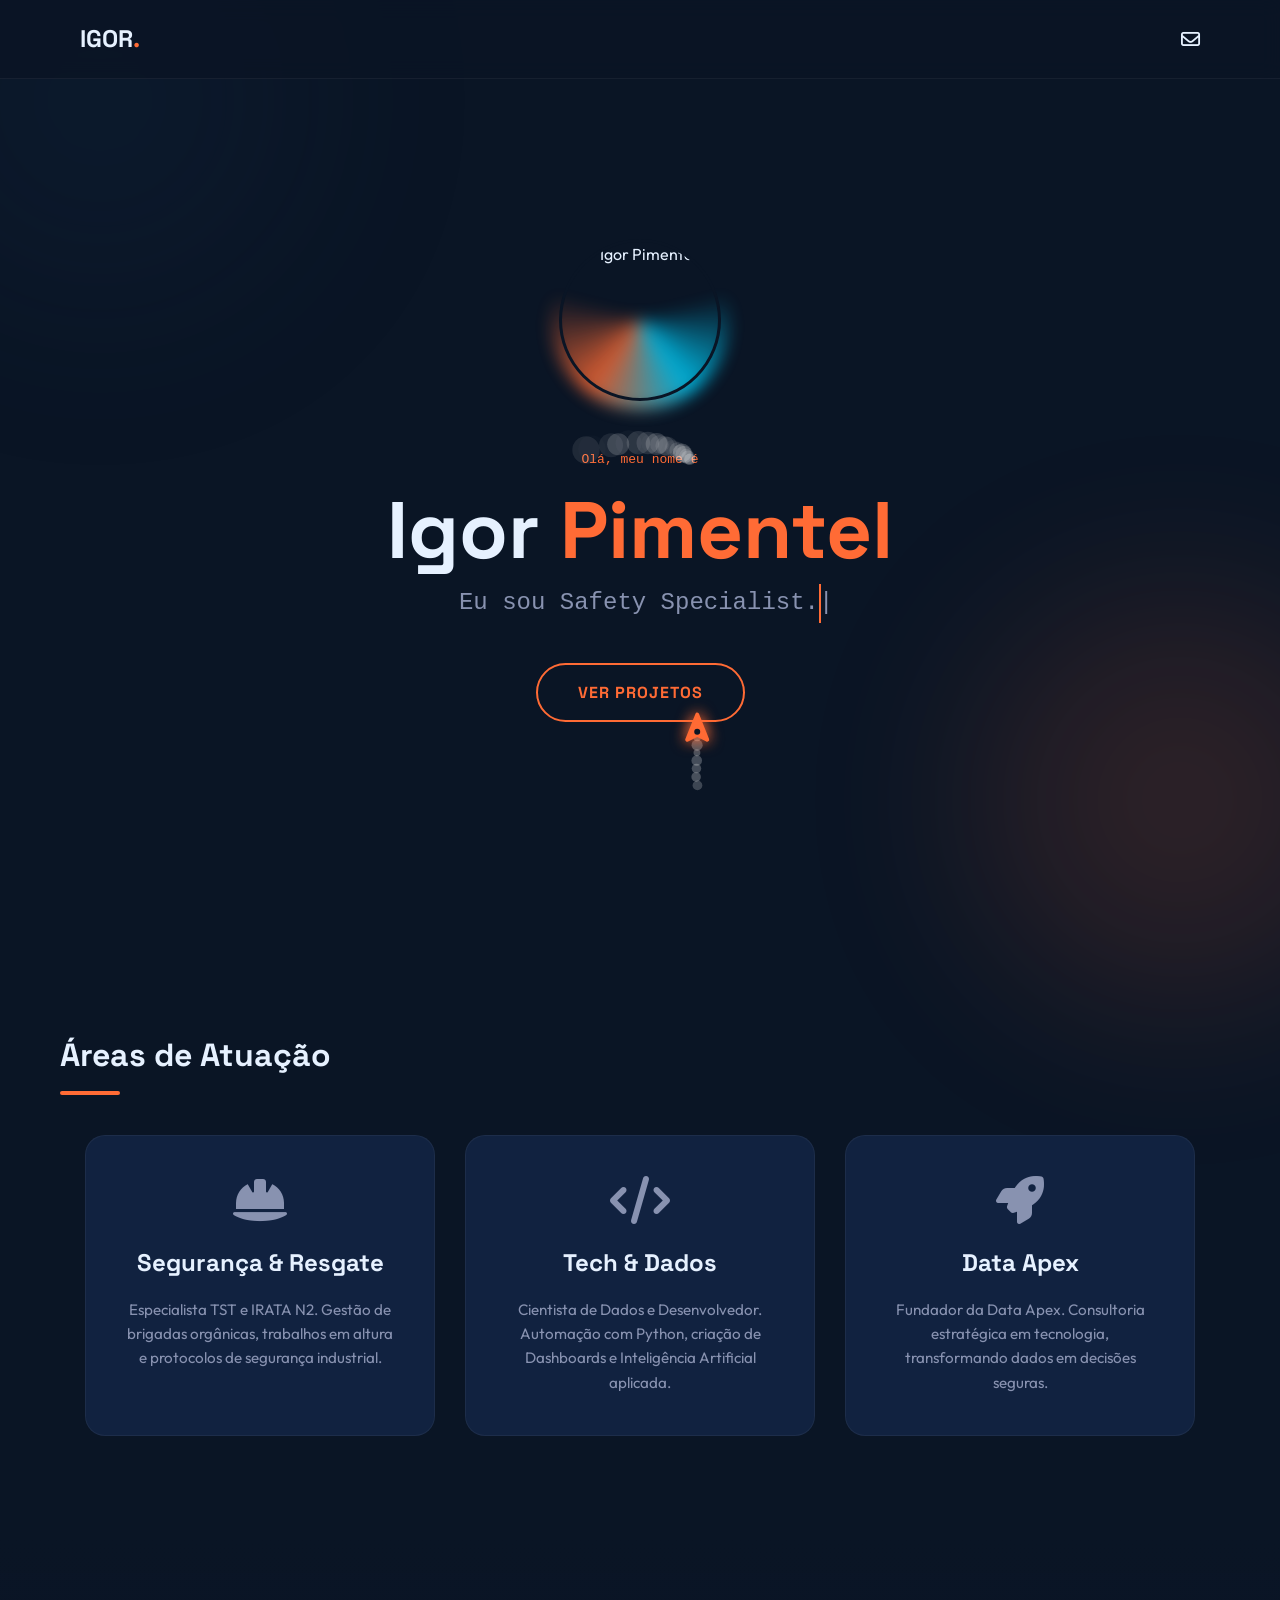
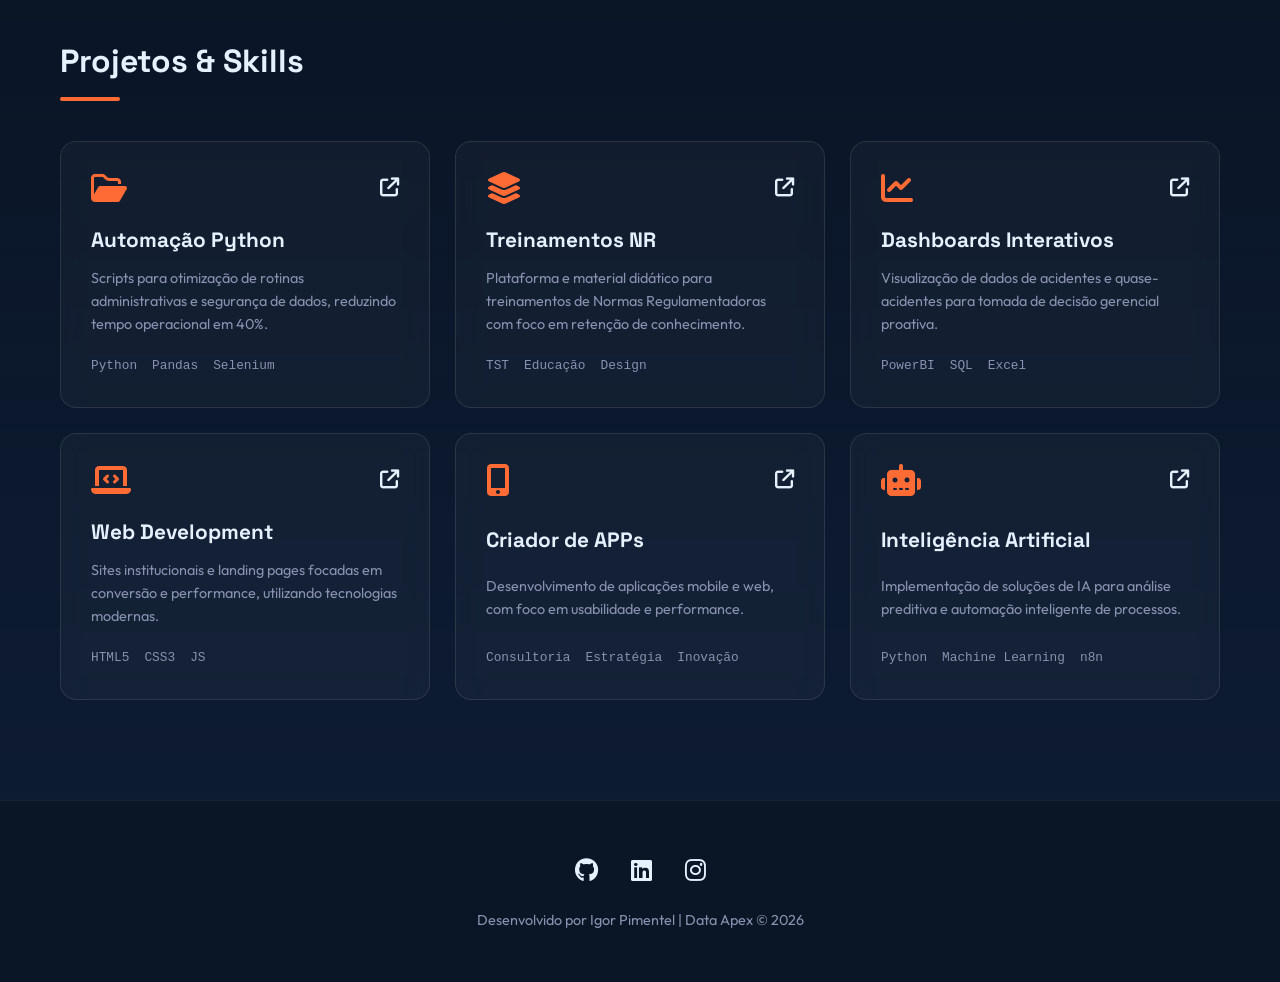
==== index.html @ db80916b "MARGENS VERTICAIS E LATERAIS" ====
<!DOCTYPE html>
<html lang="pt-br">
<head>
    <meta charset="UTF-8">
    <meta name="viewport" content="width=device-width, initial-scale=1.0">
    <title>Igor Pimentel | Portfólio</title>
    <link rel="preconnect" href="https://fonts.googleapis.com">
    <link rel="preconnect" href="https://fonts.gstatic.com" crossorigin>
    <link href="https://fonts.googleapis.com/css2?family=Outfit:wght@300;400;700&family=Space+Grotesk:wght@400;600;700&display=swap" rel="stylesheet">
    <link rel="stylesheet" href="https://cdnjs.cloudflare.com/ajax/libs/font-awesome/6.4.0/css/all.min.css">

    <style>
        /* =========================================
           VARIAVEIS E RESET (DESIGN SYSTEM)
           ========================================= */
        :root {
            --bg-dark: #0a1525; /* Azul Marinho Profundo */
            --bg-card: #112240; /* Azul Intermediário */
            --primary-blue: #1d3557; 
            --accent-orange: #ff6b35; /* Laranja Vibrante */
            --accent-glow: rgba(255, 107, 53, 0.4);
            --text-main: #e6f1ff;
            --text-secondary: #8892b0;
            --font-display: 'Space Grotesk', sans-serif;
            --font-body: 'Outfit', sans-serif;
            --transition: all 0.3s cubic-bezier(0.645, 0.045, 0.355, 1);
	    	--perfil-size: 180px; /* Tamanho da imagem */
            --glow-color: #ff6b35;
            --secondary-glow: #00d2ff; /* Tom azul para contraste moderno */
        }

		.profile-container {
            display: flex;
            justify-content: center;
            align-items: center;
            margin-bottom: 40px; /* Espaço antes do texto */
            position: relative;
            width: var(--perfil-size);
            height: var(--perfil-size);
            margin-left: auto;
            margin-right: auto;
        }

        /* A imagem redonda */
        .profile-img {
            width: 90%; /* Ligeiramente menor que o container para dar espaço à borda */
            height: 90%;
            border-radius: 50%;
            object-fit: cover;
            border: 3px solid var(--bg-dark);
            z-index: 2; /* Fica sobre a animação */
            position: relative;
        }

        /* O anel de animação moderno */
        .profile-ring {
            position: absolute;
            top: 0;
            left: 0;
            width: 100%;
            height: 100%;
            border-radius: 50%;
            z-index: 1;
            /* Gradiente cônico para efeito de rotação modern */
            background: conic-gradient(
                from 0deg,
                transparent 20%,
                var(--secondary-glow) 40%,
                var(--glow-color) 60%,
                transparent 80%
            );
            animation: rotate-ring 4s linear infinite;
            filter: blur(8px); /* Efeito de brilho suave */
            opacity: 0.8;
        }

        /* Animação de rotação */
        @keyframes rotate-ring {
            0% {
                transform: rotate(0deg);
            }
            100% {
                transform: rotate(360deg);
            }
        }

        * {
            margin: 0;
            padding: 0;
            box-sizing: border-box;
        }

        html {
            scroll-behavior: smooth;
        }

        body {
            background-color: var(--bg-dark);
            color: var(--text-main);
            font-family: var(--font-body);
            line-height: 1.6;
            overflow-x: hidden;
            position: relative;
        }

        /* Elementos de fundo decorativos (Parallax sutil) */
        body::before, body::after {
            content: '';
            position: fixed;
            width: 400px;
            height: 400px;
            border-radius: 50%;
            filter: blur(100px);
            z-index: -1;
            opacity: 0.15;
            animation: floatBackground 20s infinite alternate;
        }

        body::before {
            background: var(--primary-blue);
            top: -100px;
            left: -100px;
        }

        body::after {
            background: var(--accent-orange);
            bottom: -100px;
            right: -100px;
            animation-delay: -10s;
        }

        /* =========================================
           UTILITÁRIOS E ANIMAÇÕES
           ========================================= */
        .container {
            max-width: 1200px;
            margin: 0 auto;
            padding: 0 20px;
        }

        /* Classe para Scroll Reveal (JavaScript ativa isso) */
        .reveal {
            opacity: 0;
            transform: translateY(50px);
            transition: all 0.8s ease-out;
        }

        .reveal.active {
            opacity: 1;
            transform: translateY(0);
        }

        @keyframes floatBackground {
            0% { transform: translate(0, 0); }
            100% { transform: translate(50px, 50px); }
        }

        @keyframes pulse-orange {
            0% { box-shadow: 0 0 0 0 rgba(255, 107, 53, 0.7); }
            70% { box-shadow: 0 0 0 15px rgba(255, 107, 53, 0); }
            100% { box-shadow: 0 0 0 0 rgba(255, 107, 53, 0); }
        }

        /* =========================================
           NAVBAR
           ========================================= */
        nav {
            display: flex;
            justify-content: space-between;
            align-items: center;
            padding: 20px 0;
            position: fixed;
            width: 100%;
            top: 0;
            z-index: 100;
            backdrop-filter: blur(10px);
            background: rgba(10, 21, 37, 0.8);
            border-bottom: 1px solid rgba(255, 255, 255, 0.05);
        }

        .logo {
            font-family: var(--font-display);
            font-weight: 700;
            font-size: 1.5rem;
            color: var(--text-main);
            padding-left: 20px;
        }
        
        .logo span { color: var(--accent-orange); }

        /* =========================================
           HERO SECTION
           ========================================= */
        .hero {
            height: 100vh;
            display: flex;
            align-items: center;
            justify-content: center;
            text-align: center;
            position: relative;
			margin-top: 30px;
        }

        .hero-content h1 {
            font-family: var(--font-display);
            font-size: clamp(2.5rem, 8vw, 5rem);
            font-weight: 700;
            margin-bottom: 10px;
            line-height: 1.1;
        }

        .hero-content h1 .highlight {
            color: var(--accent-orange);
            display: inline-block;
            transition: var(--transition);
        }
        
        .hero-content h1:hover .highlight {
            text-shadow: 0 0 20px var(--accent-glow);
            transform: scale(1.02);
        }

        .typewriter {
            font-size: clamp(1rem, 4vw, 1.5rem);
            color: var(--text-secondary);
            margin-bottom: 40px;
            font-family: monospace;
            min-height: 1.6em; /* Evita pulo de layout */
        }

        .cursor {
            display: inline-block;
            width: 2px;
            background-color: var(--accent-orange);
            animation: blink 1s infinite;
        }

        @keyframes blink { 50% { opacity: 0; } }

        .cta-btn {
            display: inline-block;
            padding: 15px 40px;
            background: transparent;
            color: var(--accent-orange);
            border: 2px solid var(--accent-orange);
            border-radius: 50px;
            font-weight: 700;
            text-decoration: none;
            transition: var(--transition);
            font-family: var(--font-display);
            letter-spacing: 1px;
            position: relative;
            overflow: hidden;
            z-index: 1;
        }

        .cta-btn::before {
            content: '';
            position: absolute;
            top: 0; left: 0; bottom: 0; right: 0;
            background: var(--accent-orange);
            z-index: -1;
            transform: scaleX(0);
            transform-origin: left;
            transition: transform 0.3s ease-out;
        }

        .cta-btn:hover {
            color: #fff;
            box-shadow: 0 0 20px var(--accent-glow);
        }

        .cta-btn:hover::before {
            transform: scaleX(1);
        }

        /* =========================================
           SEÇÃO MEUS MUNDOS (Cards Horizontais)
           ========================================= */
        .section-title {
            font-family: var(--font-display);
            font-size: 2rem;
            margin-bottom: 40px;
            position: relative;
            display: inline-block;
        }

        .section-title::after {
            content: '';
            display: block;
            width: 60px;
            height: 4px;
            background: var(--accent-orange);
            margin-top: 10px;
            border-radius: 2px;
        }

        .worlds-section {
            padding: 100px 20px;
        }

        .worlds-grid {
            display: flex;
            justify-content: center;
            gap: 30px;
            flex-wrap: wrap;
        }

        .world-card {
            background: var(--bg-card);
            padding: 40px;
            border-radius: 20px;
            flex: 1;
            min-width: 280px;
            max-width: 350px;
            text-align: center;
            border: 1px solid rgba(255, 255, 255, 0.05);
            transition: var(--transition);
            position: relative;
            overflow: hidden;
        }

        .world-card:hover {
            transform: translateY(-15px);
            border-color: var(--accent-orange);
            box-shadow: 0 20px 40px rgba(0,0,0,0.4);
        }

        .world-icon {
            font-size: 3rem;
            color: var(--text-secondary);
            margin-bottom: 20px;
            transition: var(--transition);
        }

        .world-card:hover .world-icon {
            color: var(--accent-orange);
            transform: scale(1.2) rotate(5deg);
        }

        .world-card h3 {
            font-family: var(--font-display);
            font-size: 1.5rem;
            margin-bottom: 15px;
            color: var(--text-main);
        }

        .world-card p {
            color: var(--text-secondary);
            font-size: 0.95rem;
        }

        /* =========================================
           PROJETOS & SKILLS (Glassmorphism Grid)
           ========================================= */
        .projects-section {
            padding: 100px 0;
            background: linear-gradient(180deg, var(--bg-dark) 0%, rgba(17, 34, 64, 0.5) 100%);
        }

        .projects-grid {
            display: grid;
            grid-template-columns: repeat(auto-fit, minmax(280px, 1fr));
            gap: 25px;
        }

        .project-card {
            /* Glassmorphism Effect */
            background: rgba(255, 255, 255, 0.03);
            backdrop-filter: blur(10px);
            -webkit-backdrop-filter: blur(10px);
            border: 1px solid rgba(255, 255, 255, 0.1);
            border-radius: 16px;
            padding: 30px;
            transition: var(--transition);
            display: flex;
            flex-direction: column;
            justify-content: space-between;
        }

        .project-card:hover {
            background: rgba(255, 255, 255, 0.07);
            border-color: var(--accent-orange);
            transform: translateY(-5px);
        }

        .card-header {
            display: flex;
            justify-content: space-between;
            align-items: flex-start;
            margin-bottom: 20px;
        }

        .folder-icon {
            color: var(--accent-orange);
            font-size: 2rem;
        }

        .external-link {
            color: var(--text-main);
            font-size: 1.2rem;
            transition: var(--transition);
        }
        
        .external-link:hover { color: var(--accent-orange); }

        .project-card h4 {
            font-family: var(--font-display);
            font-size: 1.3rem;
            margin-bottom: 10px;
            color: var(--text-main);
        }

        .project-card p {
            font-size: 0.9rem;
            color: var(--text-secondary);
            margin-bottom: 20px;
        }

        .tech-stack {
            display: flex;
            gap: 15px;
            font-size: 0.8rem;
            color: var(--text-secondary);
            font-family: monospace;
        }

        /* =========================================
           FOOTER
           ========================================= */
        footer {
            text-align: center;
            padding: 50px 0;
            border-top: 1px solid rgba(255, 255, 255, 0.05);
            font-size: 0.9rem;
            color: var(--text-secondary);
        }

        .social-links {
            margin-bottom: 20px;
        }

        .social-links a {
            color: var(--text-main);
            font-size: 1.5rem;
            margin: 0 15px;
            transition: var(--transition);
        }

        .social-links a:hover {
            color: var(--accent-orange);
            transform: translateY(-3px);
            display: inline-block;
        }

        /* Responsividade */
        @media (max-width: 768px) {
            .hero-content h1 { font-size: 3rem; }
            .section-title { font-size: 1.8rem; }
            .worlds-grid { flex-direction: column; }
            .world-card { max-width: 100%; }
        }
    </style>
</head>
<body>

    <nav>
        <div class="container" style="display: flex; justify-content: space-between; align-items: center; width: 100%;">
            <div class="logo">IGOR<span>.</span></div>
            <div style="padding-right: 20px;">
                <a href="mailto:dataapex25@gmail.com" style="color: var(--text-main); text-decoration: none; font-size: 1.2rem;"><i class="fa-regular fa-envelope"></i></a>
            </div>
        </div>
    </nav>

<header class="hero">
        <div class="container hero-content">
            
            <div class="profile-container reveal active">
                <div class="profile-ring"></div>
                <img src="/Portfolio-main/IMAGE/IGOR.jpg" alt="Igor Pimentel" class="profile-img">
            </div>
            
            <p style="color: var(--accent-orange); font-family: monospace; margin-bottom: 15px;">Olá, meu nome é</p>
            <h1>Igor <span class="highlight">Pimentel</span></h1>
            <div class="typewriter">
                Eu sou <span id="typewriter-text"></span><span class="cursor">|</span>
            </div>
            <a href="#projetos" class="cta-btn">VER PROJETOS</a>
        </div>
    </header>

    <section class="worlds-section container" id="mundos">
        <h2 class="section-title reveal">Áreas de Atuação</h2>
        
        <div class="worlds-grid">
            <div class="world-card reveal">
                <i class="fa-solid fa-helmet-safety world-icon"></i>
                <h3>Segurança & Resgate</h3>
                <p>Especialista TST e IRATA N2. Gestão de brigadas orgânicas, trabalhos em altura e protocolos de segurança industrial.</p>
            </div>

            <div class="world-card reveal" style="transition-delay: 100ms;">
                <i class="fa-solid fa-code world-icon"></i>
                <h3>Tech & Dados</h3>
                <p>Cientista de Dados e Desenvolvedor. Automação com Python, criação de Dashboards e Inteligência Artificial aplicada.</p>
            </div>

            <div class="world-card reveal" style="transition-delay: 200ms;">
                <i class="fa-solid fa-rocket world-icon"></i>
                <h3>Data Apex</h3>
                <p>Fundador da Data Apex. Consultoria estratégica em tecnologia, transformando dados em decisões seguras.</p>
            </div>
        </div>
    </section>

    <section class="projects-section" id="projetos">
        <div class="container">
            <h2 class="section-title reveal">Projetos & Skills</h2>
            
            <div class="projects-grid">
                
                <div class="project-card reveal">
                    <div class="card-header">
                        <i class="fa-regular fa-folder-open folder-icon"></i>
                        <a href="#" class="external-link"><i class="fa-solid fa-arrow-up-right-from-square"></i></a>
                    </div>
                    <h4>Automação Python</h4>
                    <p>Scripts para otimização de rotinas administrativas e segurança de dados, reduzindo tempo operacional em 40%.</p>
                    <div class="tech-stack">
                        <span>Python</span>
                        <span>Pandas</span>
                        <span>Selenium</span>
                    </div>
                </div>

                <div class="project-card reveal" style="transition-delay: 100ms;">
                    <div class="card-header">
                        <i class="fa-solid fa-layer-group folder-icon"></i>
                        <a href="#" class="external-link"><i class="fa-solid fa-arrow-up-right-from-square"></i></a>
                    </div>
                    <h4>Treinamentos NR</h4>
                    <p>Plataforma e material didático para treinamentos de Normas Regulamentadoras com foco em retenção de conhecimento.</p>
                    <div class="tech-stack">
                        <span>TST</span>
                        <span>Educação</span>
                        <span>Design</span>
                    </div>
                </div>

                <div class="project-card reveal" style="transition-delay: 200ms;">
                    <div class="card-header">
                        <i class="fa-solid fa-chart-line folder-icon"></i>
                        <a href="#" class="external-link"><i class="fa-solid fa-arrow-up-right-from-square"></i></a>
                    </div>
                    <h4>Dashboards Interativos</h4>
                    <p>Visualização de dados de acidentes e quase-acidentes para tomada de decisão gerencial proativa.</p>
                    <div class="tech-stack">
                        <span>PowerBI</span>
                        <span>SQL</span>
                        <span>Excel</span>
                    </div>
                </div>

                <div class="project-card reveal">
                    <div class="card-header">
                        <i class="fa-solid fa-laptop-code folder-icon"></i>
                        <a href="#" class="external-link"><i class="fa-solid fa-arrow-up-right-from-square"></i></a>
                    </div>
                    <h4>Web Development</h4>
                    <p>Sites institucionais e landing pages focadas em conversão e performance, utilizando tecnologias modernas.</p>
                    <div class="tech-stack">
                        <span>HTML5</span>
                        <span>CSS3</span>
                        <span>JS</span>
                    </div>
                </div>

                <div class="project-card reveal" style="transition-delay: 100ms;">
                    <div class="card-header">
                        <i class="fa-solid fa-mobile-screen-button folder-icon"></i>
                        <a href="#" class="external-link"><i class="fa-solid fa-arrow-up-right-from-square"></i></a>
                    </div>
                    <h4>Criador de APPs</h4>
                    <p>Desenvolvimento de aplicações mobile e web, com foco em usabilidade e performance.</p>
                    <div class="tech-stack">
                        <span>Consultoria</span>
                        <span>Estratégia</span>
                        <span>Inovação</span>
                    </div>
                </div>

                <div class="project-card reveal" style="transition-delay: 200ms;">
                    <div class="card-header">
                        <i class="fa-solid fa-robot folder-icon"></i>
                        <a href="#" class="external-link"><i class="fa-solid fa-arrow-up-right-from-square"></i></a>
                    </div>
                    <h4>Inteligência Artificial</h4>
                    <p>Implementação de soluções de IA para análise preditiva e automação inteligente de processos.</p>
                    <div class="tech-stack">
                        <span>Python</span>
                        <span>Machine Learning</span>
                        <span>n8n</span>
                    </div>
                </div>

            </div>
        </div>
    </section>

    <footer>
        <div class="container">
            <div class="social-links">
                <a href="https://github.com/FreshMeatOFC"><i class="fa-brands fa-github"></i></a>
                <a href="https://www.linkedin.com/in/igor-pimentel-856992246"><i class="fa-brands fa-linkedin"></i></a>
                <a href="#"><i class="fa-brands fa-instagram"></i></a>
            </div>
            <p>Desenvolvido por Igor Pimentel | Data Apex &copy; 2026</p>
        </div>
    </footer>

    <canvas id="canvas-plane"></canvas>

<style>
    /* Estilo para garantir que o canvas fique sobre o fundo, mas não bloqueie cliques */
    #canvas-plane {
        position: fixed;
        top: 0;
        left: 0;
        width: 100%;
        height: 100%;
        z-index: 50; /* Fica acima do fundo, mas abaixo do menu (que é z-index 100) */
        pointer-events: none; /* ESSENCIAL: Permite clicar nos botões através do avião */
    }
</style>

<script>
    (function() {
        const canvas = document.getElementById('canvas-plane');
        const ctx = canvas.getContext('2d');

        let width, height;
        // Variáveis de Movimento
        let mouse = { x: window.innerWidth / 2, y: window.innerHeight / 2, lastMove: Date.now(), moving: false };
        let plane = { x: window.innerWidth / 2, y: window.innerHeight / 2, angle: 0, speed: 0.03 }; // Speed reduzido para mais "peso"
        let lastScrollY = window.scrollY; // Para calcular a física do scroll
        
        let particles = [];
        let orbitAngle = 0;

        // Configurações Visuais
        const TRAIL_COLOR = '255, 255, 255'; 
        const PLANE_COLOR = '#ff6b35'; 
        const ORBIT_RADIUS = 100; 
        const ORBIT_SPEED = 0.02; 

        // Ajustar tamanho do canvas
        function resize() {
            width = canvas.width = window.innerWidth;
            height = canvas.height = window.innerHeight;
        }
        window.addEventListener('resize', resize);
        resize();

        // Rastrear Mouse
        window.addEventListener('mousemove', (e) => {
            mouse.x = e.clientX;
            mouse.y = e.clientY;
            mouse.lastMove = Date.now();
            mouse.moving = true;
        });

        // Classe da Partícula (Fumaça)
        class Particle {
            constructor(x, y, angle) {
                this.x = x;
                this.y = y;
                this.life = 1; 
                this.decay = Math.random() * 0.03 + 0.01; 
                this.size = Math.random() * 3 + 2;
                // Joga a fumaça para trás
                this.vx = Math.cos(angle + Math.PI) * 2; 
                this.vy = Math.sin(angle + Math.PI) * 2;
            }

            update() {
                this.x += this.vx * 0.5;
                this.y += this.vy * 0.5;
                this.life -= this.decay;
                this.size += 0.2; 
            }

            draw() {
                ctx.beginPath();
                ctx.arc(this.x, this.y, this.size, 0, Math.PI * 2);
                ctx.fillStyle = `rgba(${TRAIL_COLOR}, ${this.life * 0.3})`;
                ctx.fill();
            }
        }

        // Desenhar o Avião
        function drawPlane(x, y, angle) {
            ctx.save();
            ctx.translate(x, y);
            ctx.rotate(angle);

            ctx.beginPath();
            ctx.moveTo(15, 0); 
            ctx.lineTo(-10, 10); 
            ctx.lineTo(-5, 0); 
            ctx.lineTo(-10, -10); 
            ctx.closePath();

            ctx.fillStyle = PLANE_COLOR;
            ctx.shadowBlur = 15;
            ctx.shadowColor = PLANE_COLOR;
            ctx.lineJoin = "round";
            ctx.lineWidth = 4;
            ctx.strokeStyle = PLANE_COLOR;
            ctx.stroke();
            ctx.fill();

            // Cockpit
            ctx.beginPath();
            ctx.fillStyle = "#0a1525";
            ctx.arc(-2, 0, 3, 0, Math.PI * 2);
            ctx.fill();

            ctx.restore();
        }

        // Loop de Animação Principal
        function animate() {
            ctx.clearRect(0, 0, width, height);

            // === FÍSICA DE SCROLL (A Mágica acontece aqui) ===
            const currentScrollY = window.scrollY;
            const scrollDelta = currentScrollY - lastScrollY;
            lastScrollY = currentScrollY;

            // Se rolamos a página, "empurramos" o avião na direção oposta
            // Isso cria a sensação de que ele ficou preso no espaço da página
            plane.y -= scrollDelta; 
            // ==================================================

            // 1. Lógica do Alvo
            let targetX, targetY;
            const timeSinceMove = Date.now() - mouse.lastMove;

            // Detecta se parou para orbitar
            if (timeSinceMove > 200 && Math.abs(scrollDelta) < 1) { 
                // Só orbita se o mouse parou E não estamos rolando a página loucamente
                mouse.moving = false;
                orbitAngle += ORBIT_SPEED;
                targetX = mouse.x + Math.cos(orbitAngle) * ORBIT_RADIUS;
                targetY = mouse.y + Math.sin(orbitAngle) * ORBIT_RADIUS;
            } else {
                targetX = mouse.x; 
                targetY = mouse.y;
            }

            // 2. Movimentação Suave (Lerp)
            const dx = targetX - plane.x;
            const dy = targetY - plane.y;
            
            plane.x += dx * plane.speed;
            plane.y += dy * plane.speed;

            // 3. Rotação
            const angle = Math.atan2(dy, dx);
            plane.angle = angle;

            // 4. Gerar Fumaça
            // Solta fumaça se mover o mouse, se orbitar ou se rolar a página
            if (Math.abs(dx) > 1 || Math.abs(dy) > 1 || !mouse.moving || Math.abs(scrollDelta) > 0) {
                particles.push(new Particle(plane.x, plane.y, plane.angle));
            }

            // 5. Atualizar Partículas
            for (let i = 0; i < particles.length; i++) {
                particles[i].update();
                particles[i].draw();
                if (particles[i].life <= 0) {
                    particles.splice(i, 1);
                    i--;
                }
            }

            drawPlane(plane.x, plane.y, plane.angle);
            requestAnimationFrame(animate);
        }

        animate();
    })();
</script>

    <script>
        // === Typewriter Effect (Efeito de Digitação) ===
        const textElement = document.getElementById('typewriter-text');
        const phrases = [
            "Safety Specialist.",
            "Data Scientist.",
            "Web Developer.",
            "Resgatista IRATA.",
            "Fundador da Data Apex.",
            "Apaixonado por tecnologia e segurança."
        ];
        
        let phraseIndex = 0;
        let charIndex = 0;
        let isDeleting = false;
        let typeSpeed = 100;

        function type() {
            const currentPhrase = phrases[phraseIndex];
            
            if (isDeleting) {
                textElement.textContent = currentPhrase.substring(0, charIndex - 1);
                charIndex--;
                typeSpeed = 50; // Mais rápido ao apagar
            } else {
                textElement.textContent = currentPhrase.substring(0, charIndex + 1);
                charIndex++;
                typeSpeed = 100; // Normal ao digitar
            }

            if (!isDeleting && charIndex === currentPhrase.length) {
                isDeleting = true;
                typeSpeed = 2000; // Pausa no final da frase
            } else if (isDeleting && charIndex === 0) {
                isDeleting = false;
                phraseIndex = (phraseIndex + 1) % phrases.length;
                typeSpeed = 500; // Pausa antes de começar a próxima
            }

            setTimeout(type, typeSpeed);
        }

        // Iniciar Typewriter
        document.addEventListener('DOMContentLoaded', type);


        // === Scroll Reveal Animation (Aparecer ao rolar) ===
        const revealElements = document.querySelectorAll('.reveal');

        const revealCallback = (entries, observer) => {
            entries.forEach(entry => {
                if (entry.isIntersecting) {
                    entry.target.classList.add('active');
                    observer.unobserve(entry.target); // Para animar apenas uma vez
                }
            });
        };

        const revealOptions = {
            threshold: 0.15, // Aciona quando 15% do elemento estiver visível
            rootMargin: "0px 0px -50px 0px"
        };

        const revealObserver = new IntersectionObserver(revealCallback, revealOptions);

        revealElements.forEach(element => {
            revealObserver.observe(element);
        });

    </script>
</body>
</html>
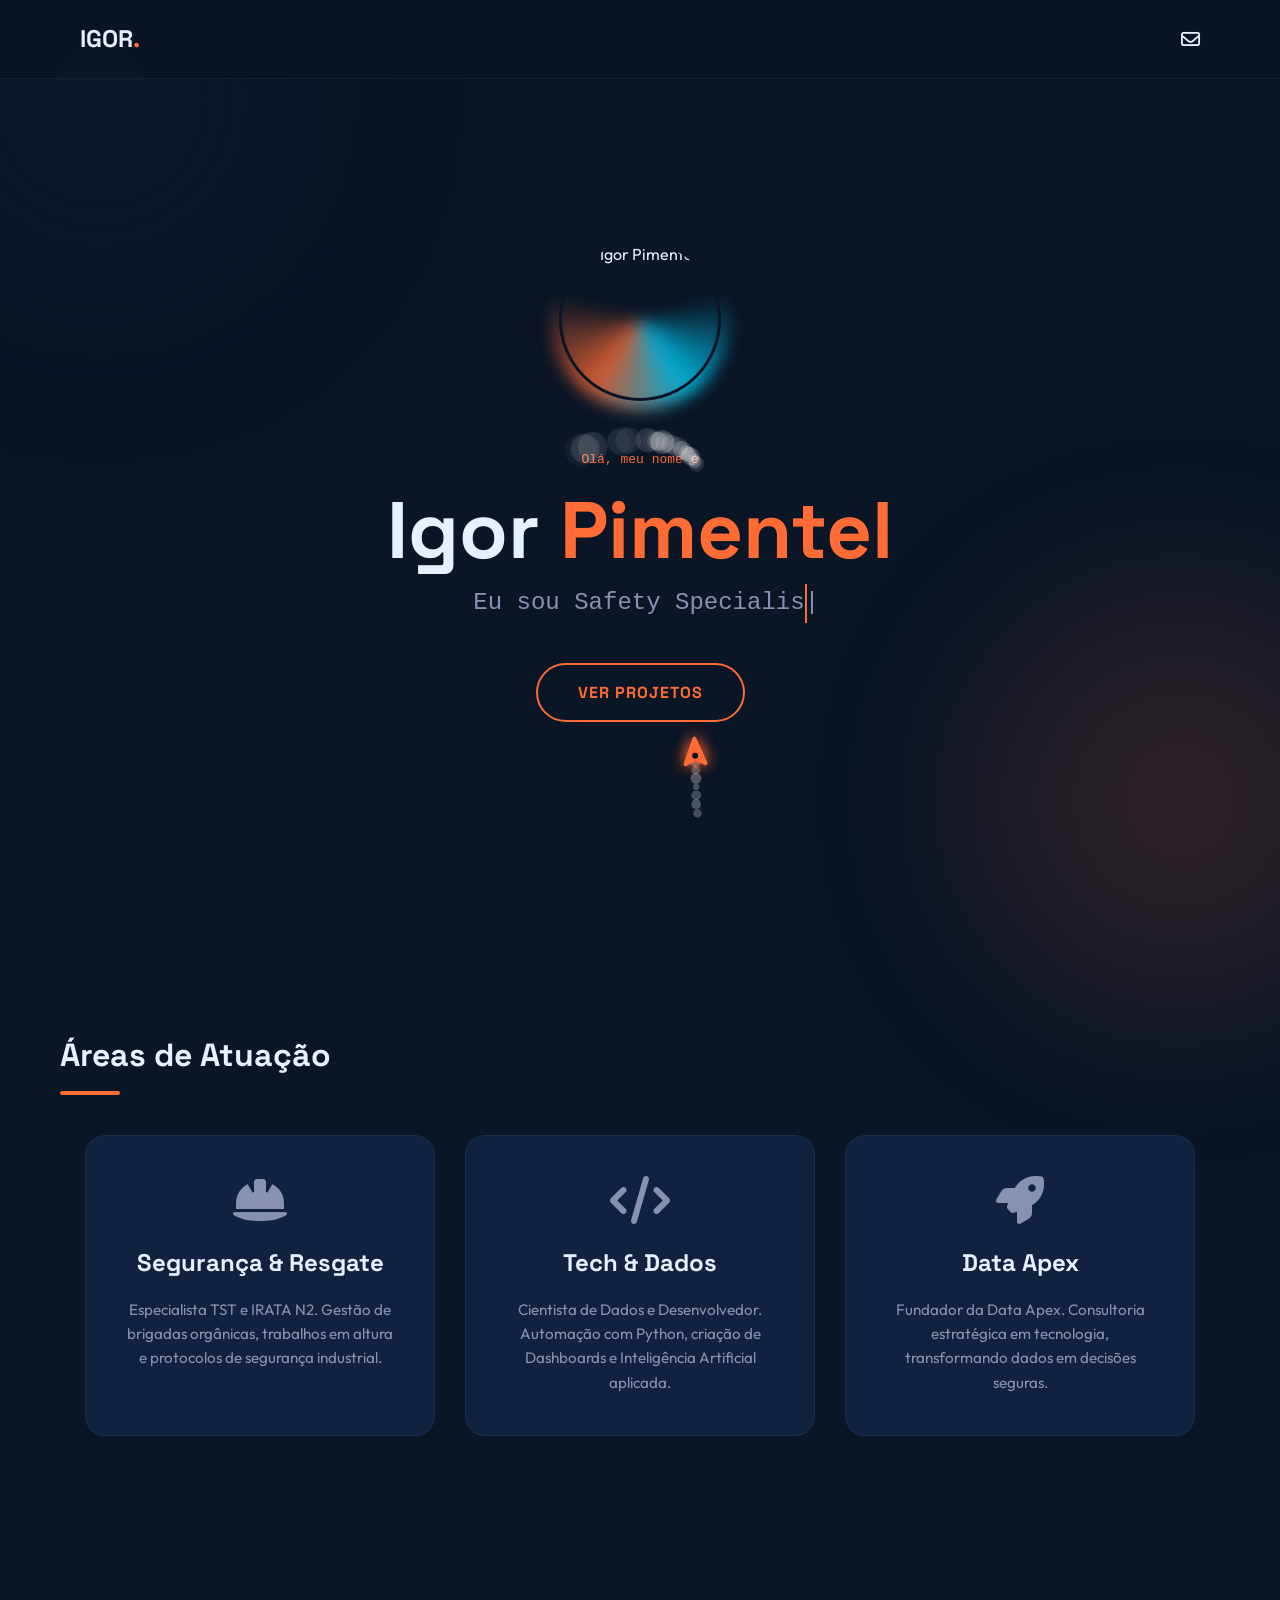
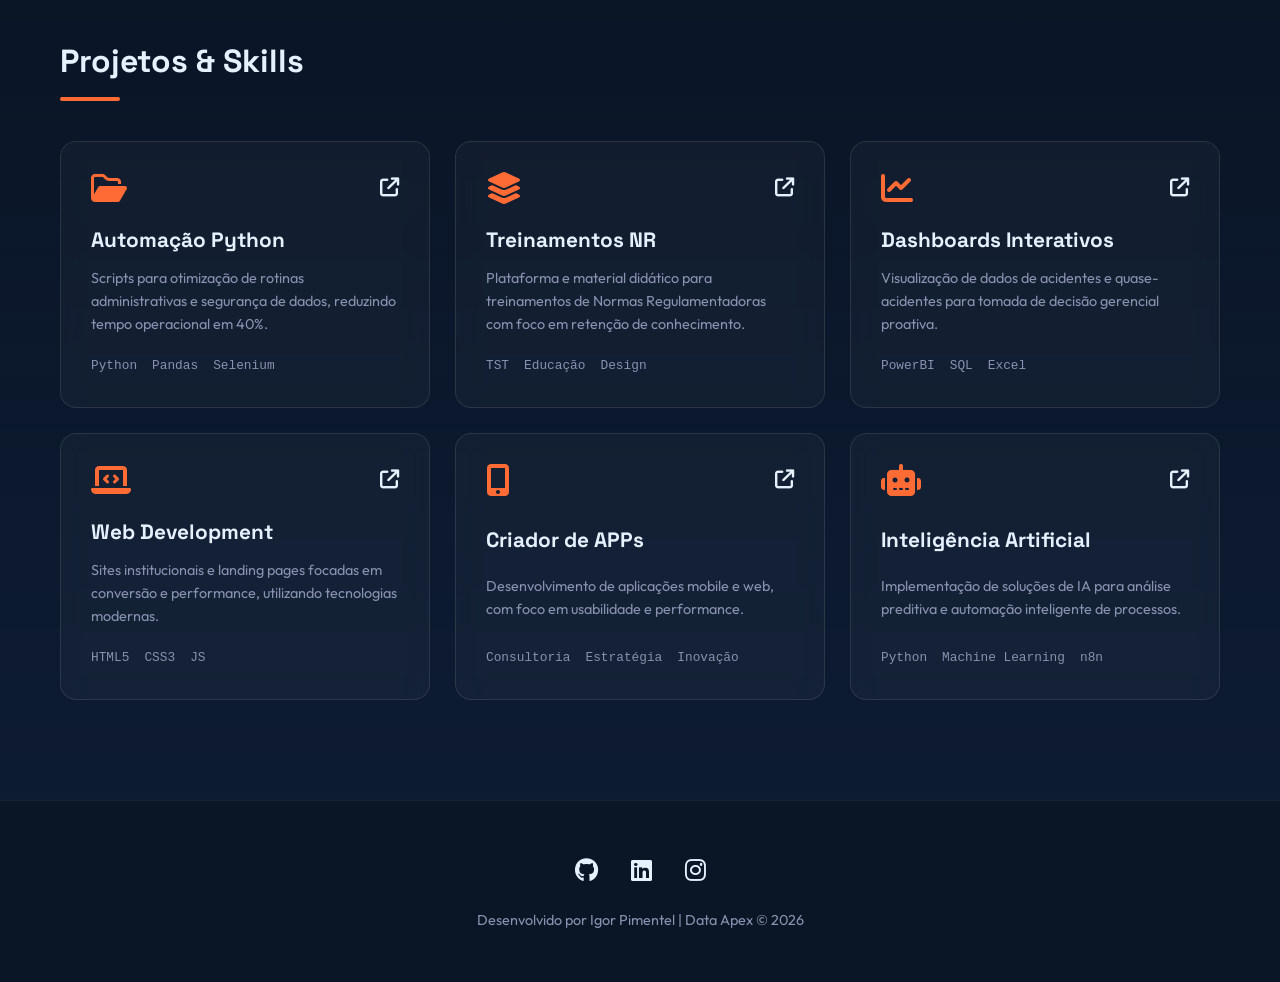
==== commit 52aa53d8: "FAVICON" ====
--- a/index.html
+++ b/index.html
@@ -8,6 +8,7 @@
     <link rel="preconnect" href="https://fonts.gstatic.com" crossorigin>
     <link href="https://fonts.googleapis.com/css2?family=Outfit:wght@300;400;700&family=Space+Grotesk:wght@400;600;700&display=swap" rel="stylesheet">
     <link rel="stylesheet" href="https://cdnjs.cloudflare.com/ajax/libs/font-awesome/6.4.0/css/all.min.css">
+	<link rel="icon" href="/Portfolio-main/IMAGE/logo_transparente1.png" type="image/png">
 
     <style>
         /* =========================================
@@ -870,3 +871,4 @@
 
 
 
+
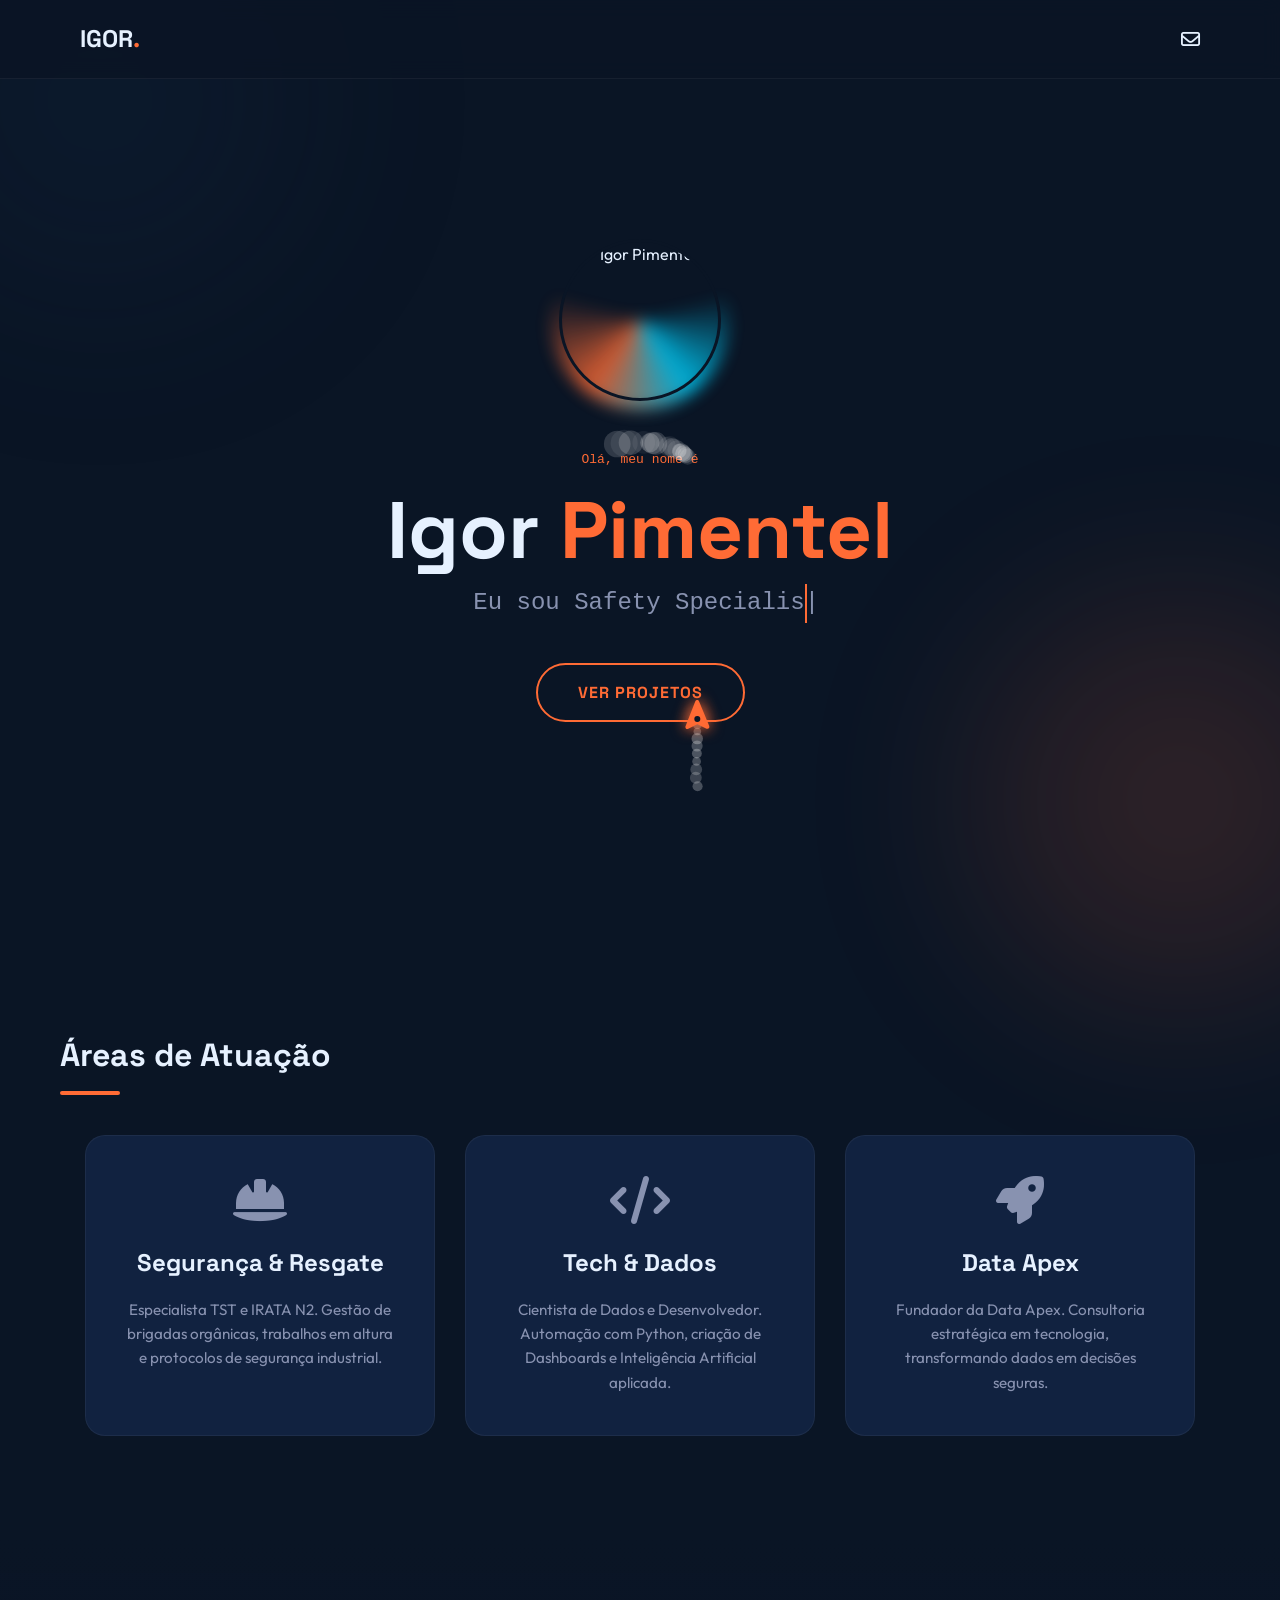
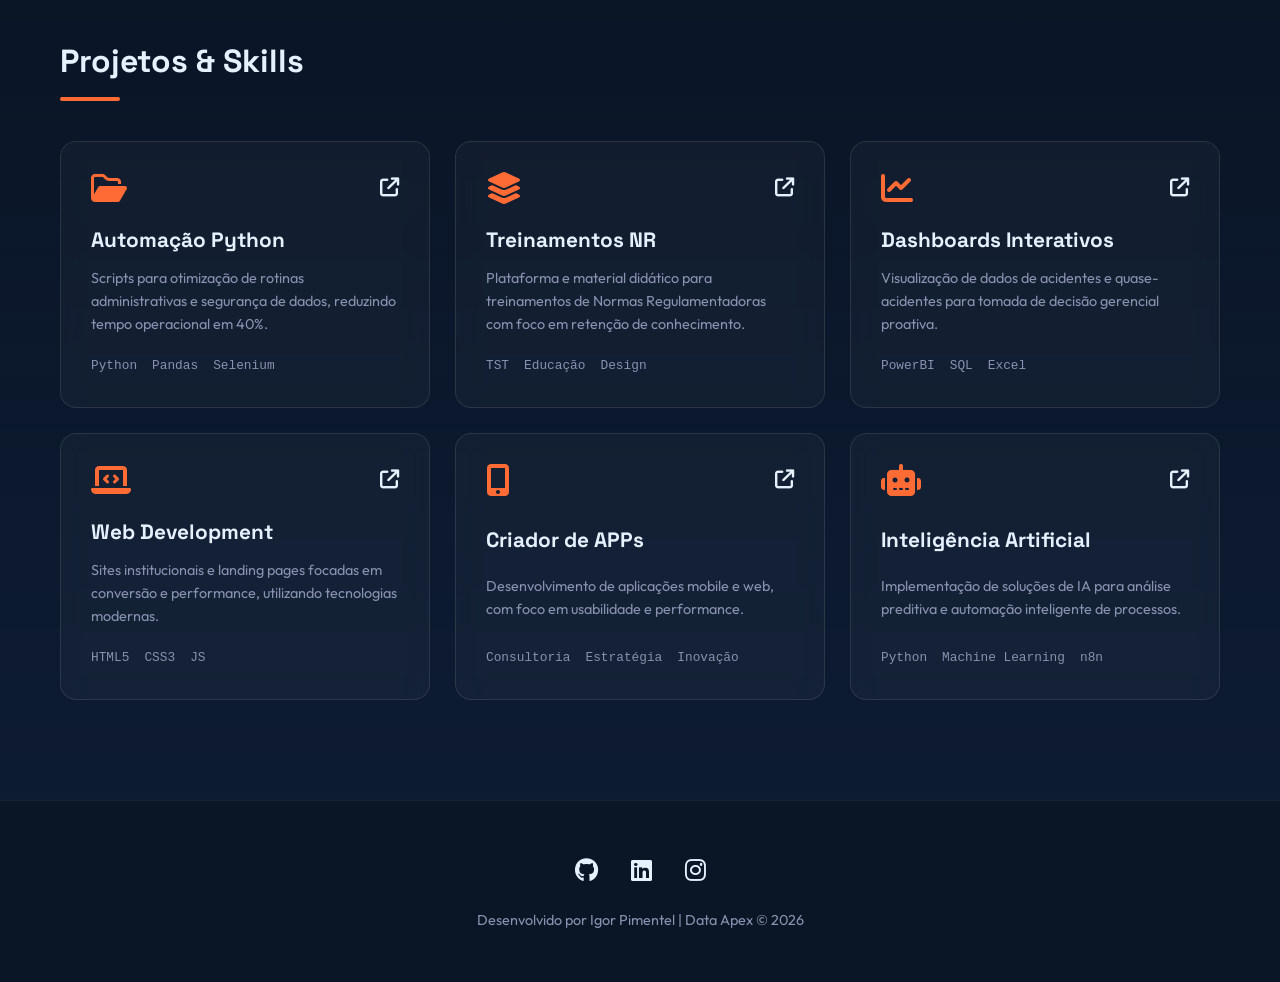
==== commit d0442189: "FAVICON 01" ====
--- a/index.html
+++ b/index.html
@@ -8,7 +8,8 @@
     <link rel="preconnect" href="https://fonts.gstatic.com" crossorigin>
     <link href="https://fonts.googleapis.com/css2?family=Outfit:wght@300;400;700&family=Space+Grotesk:wght@400;600;700&display=swap" rel="stylesheet">
     <link rel="stylesheet" href="https://cdnjs.cloudflare.com/ajax/libs/font-awesome/6.4.0/css/all.min.css">
-	<link rel="icon" href="/Portfolio-main/IMAGE/logo_transparente1.png" type="image/png">
+	<link rel="shortcut icon" href=".IMAGE/logo_transparente1.png" type="image/png">
+	<link rel="icon" href=".IMAGE/logo_transparente1.png" type="image/png">
 
     <style>
         /* =========================================
@@ -872,3 +873,4 @@
 
 
 
+
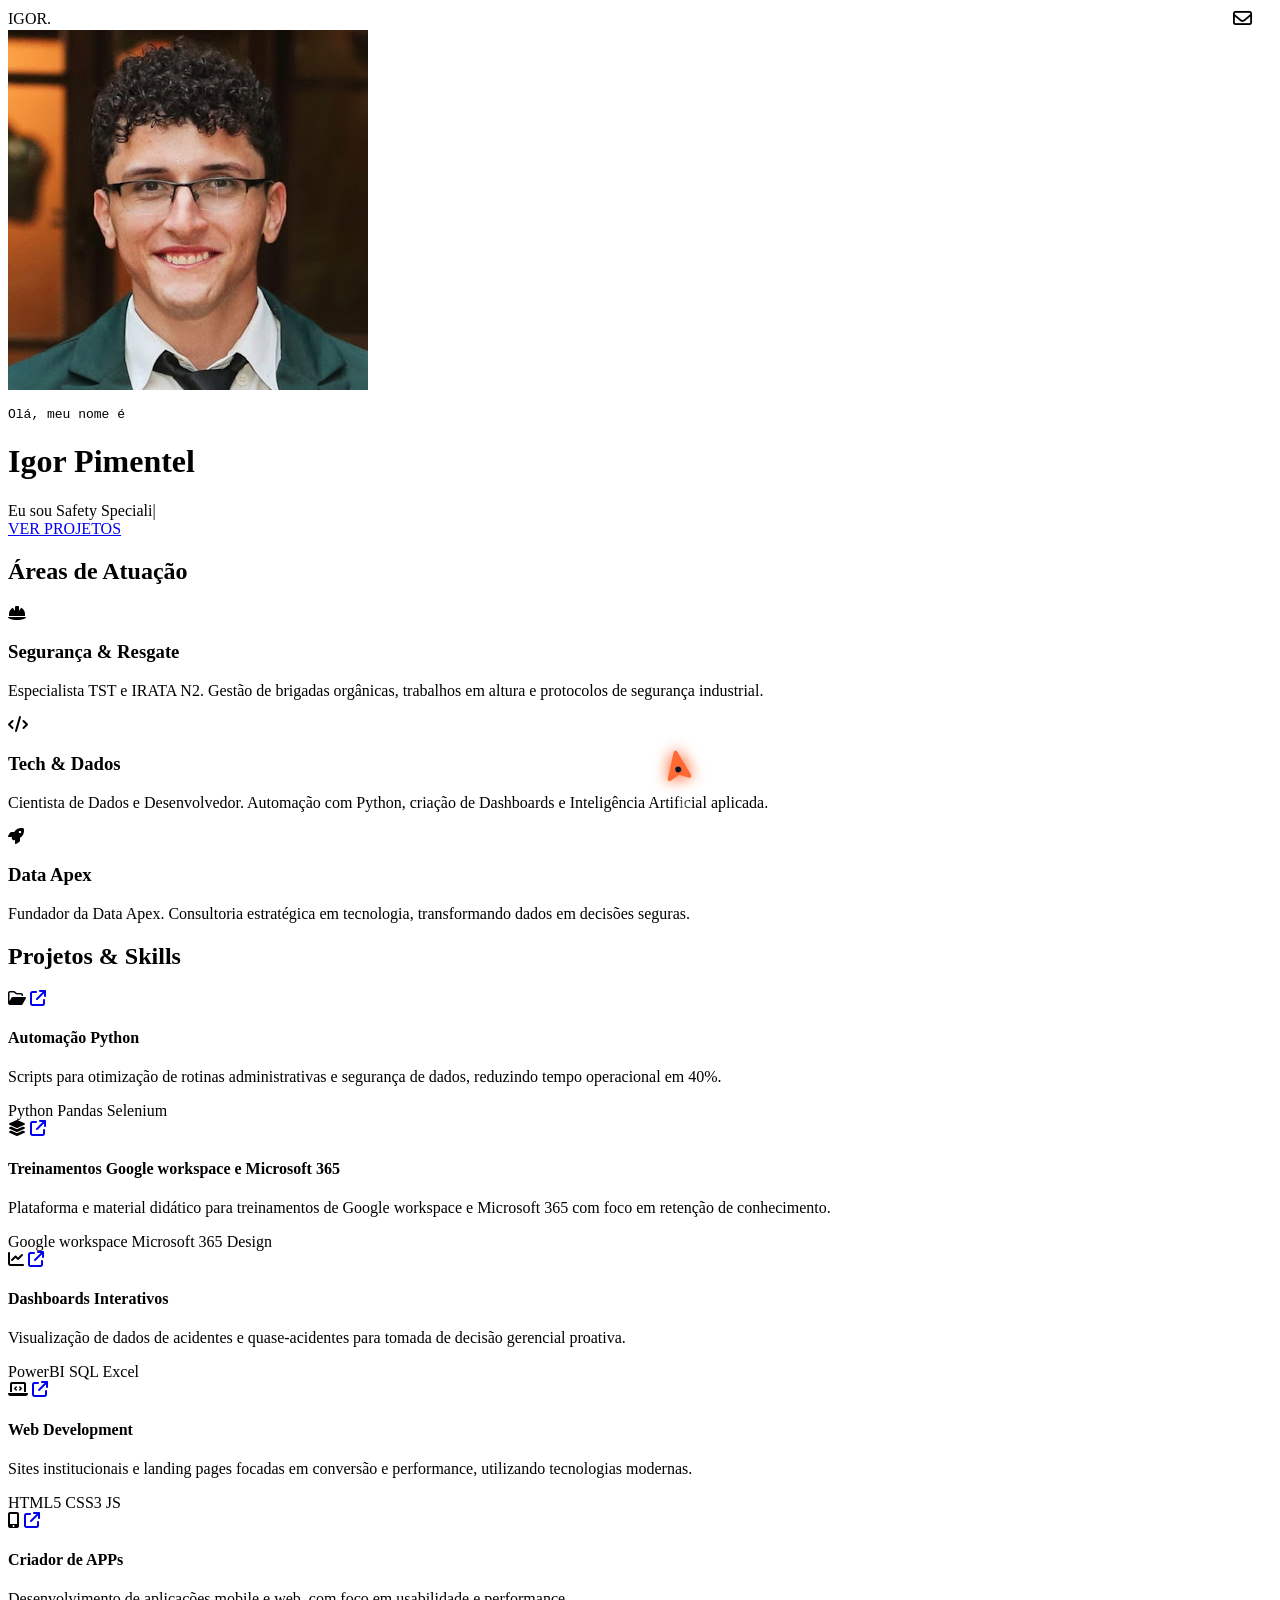
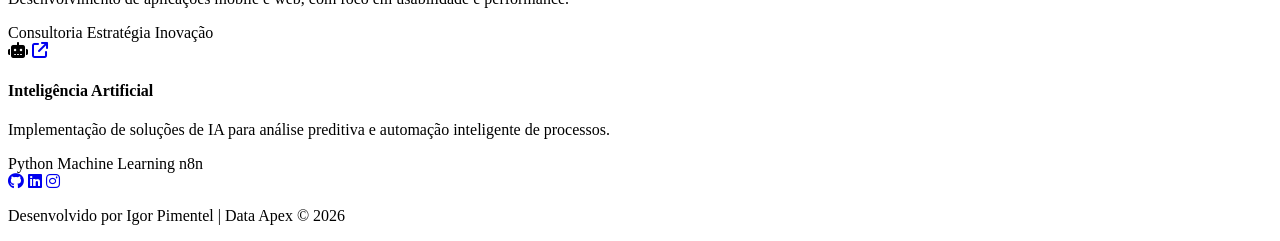
==== commit c05b26cc: "acrecentação das ultimas sub páginas" ====
--- a/index.html
+++ b/index.html
@@ -1,876 +1,440 @@
-<!DOCTYPE html>
-<html lang="pt-br">
-<head>
-    <meta charset="UTF-8">
-    <meta name="viewport" content="width=device-width, initial-scale=1.0">
-    <title>Igor Pimentel | Portfólio</title>
-    <link rel="preconnect" href="https://fonts.googleapis.com">
-    <link rel="preconnect" href="https://fonts.gstatic.com" crossorigin>
-    <link href="https://fonts.googleapis.com/css2?family=Outfit:wght@300;400;700&family=Space+Grotesk:wght@400;600;700&display=swap" rel="stylesheet">
-    <link rel="stylesheet" href="https://cdnjs.cloudflare.com/ajax/libs/font-awesome/6.4.0/css/all.min.css">
-	<link rel="shortcut icon" href=".IMAGE/logo_transparente1.png" type="image/png">
-	<link rel="icon" href=".IMAGE/logo_transparente1.png" type="image/png">
-
-    <style>
-        /* =========================================
-           VARIAVEIS E RESET (DESIGN SYSTEM)
-           ========================================= */
-        :root {
-            --bg-dark: #0a1525; /* Azul Marinho Profundo */
-            --bg-card: #112240; /* Azul Intermediário */
-            --primary-blue: #1d3557; 
-            --accent-orange: #ff6b35; /* Laranja Vibrante */
-            --accent-glow: rgba(255, 107, 53, 0.4);
-            --text-main: #e6f1ff;
-            --text-secondary: #8892b0;
-            --font-display: 'Space Grotesk', sans-serif;
-            --font-body: 'Outfit', sans-serif;
-            --transition: all 0.3s cubic-bezier(0.645, 0.045, 0.355, 1);
-	    	--perfil-size: 180px; /* Tamanho da imagem */
-            --glow-color: #ff6b35;
-            --secondary-glow: #00d2ff; /* Tom azul para contraste moderno */
-        }
-
-		.profile-container {
-            display: flex;
-            justify-content: center;
-            align-items: center;
-            margin-bottom: 40px; /* Espaço antes do texto */
-            position: relative;
-            width: var(--perfil-size);
-            height: var(--perfil-size);
-            margin-left: auto;
-            margin-right: auto;
-        }
-
-        /* A imagem redonda */
-        .profile-img {
-            width: 90%; /* Ligeiramente menor que o container para dar espaço à borda */
-            height: 90%;
-            border-radius: 50%;
-            object-fit: cover;
-            border: 3px solid var(--bg-dark);
-            z-index: 2; /* Fica sobre a animação */
-            position: relative;
-        }
-
-        /* O anel de animação moderno */
-        .profile-ring {
-            position: absolute;
-            top: 0;
-            left: 0;
-            width: 100%;
-            height: 100%;
-            border-radius: 50%;
-            z-index: 1;
-            /* Gradiente cônico para efeito de rotação modern */
-            background: conic-gradient(
-                from 0deg,
-                transparent 20%,
-                var(--secondary-glow) 40%,
-                var(--glow-color) 60%,
-                transparent 80%
-            );
-            animation: rotate-ring 4s linear infinite;
-            filter: blur(8px); /* Efeito de brilho suave */
-            opacity: 0.8;
-        }
-
-        /* Animação de rotação */
-        @keyframes rotate-ring {
-            0% {
-                transform: rotate(0deg);
-            }
-            100% {
-                transform: rotate(360deg);
-            }
-        }
-
-        * {
-            margin: 0;
-            padding: 0;
-            box-sizing: border-box;
-        }
-
-        html {
-            scroll-behavior: smooth;
-        }
-
-        body {
-            background-color: var(--bg-dark);
-            color: var(--text-main);
-            font-family: var(--font-body);
-            line-height: 1.6;
-            overflow-x: hidden;
-            position: relative;
-        }
-
-        /* Elementos de fundo decorativos (Parallax sutil) */
-        body::before, body::after {
-            content: '';
-            position: fixed;
-            width: 400px;
-            height: 400px;
-            border-radius: 50%;
-            filter: blur(100px);
-            z-index: -1;
-            opacity: 0.15;
-            animation: floatBackground 20s infinite alternate;
-        }
-
-        body::before {
-            background: var(--primary-blue);
-            top: -100px;
-            left: -100px;
-        }
-
-        body::after {
-            background: var(--accent-orange);
-            bottom: -100px;
-            right: -100px;
-            animation-delay: -10s;
-        }
-
-        /* =========================================
-           UTILITÁRIOS E ANIMAÇÕES
-           ========================================= */
-        .container {
-            max-width: 1200px;
-            margin: 0 auto;
-            padding: 0 20px;
-        }
-
-        /* Classe para Scroll Reveal (JavaScript ativa isso) */
-        .reveal {
-            opacity: 0;
-            transform: translateY(50px);
-            transition: all 0.8s ease-out;
-        }
-
-        .reveal.active {
-            opacity: 1;
-            transform: translateY(0);
-        }
-
-        @keyframes floatBackground {
-            0% { transform: translate(0, 0); }
-            100% { transform: translate(50px, 50px); }
-        }
-
-        @keyframes pulse-orange {
-            0% { box-shadow: 0 0 0 0 rgba(255, 107, 53, 0.7); }
-            70% { box-shadow: 0 0 0 15px rgba(255, 107, 53, 0); }
-            100% { box-shadow: 0 0 0 0 rgba(255, 107, 53, 0); }
-        }
-
-        /* =========================================
-           NAVBAR
-           ========================================= */
-        nav {
-            display: flex;
-            justify-content: space-between;
-            align-items: center;
-            padding: 20px 0;
-            position: fixed;
-            width: 100%;
-            top: 0;
-            z-index: 100;
-            backdrop-filter: blur(10px);
-            background: rgba(10, 21, 37, 0.8);
-            border-bottom: 1px solid rgba(255, 255, 255, 0.05);
-        }
-
-        .logo {
-            font-family: var(--font-display);
-            font-weight: 700;
-            font-size: 1.5rem;
-            color: var(--text-main);
-            padding-left: 20px;
-        }
-        
-        .logo span { color: var(--accent-orange); }
-
-        /* =========================================
-           HERO SECTION
-           ========================================= */
-        .hero {
-            height: 100vh;
-            display: flex;
-            align-items: center;
-            justify-content: center;
-            text-align: center;
-            position: relative;
-			margin-top: 30px;
-        }
-
-        .hero-content h1 {
-            font-family: var(--font-display);
-            font-size: clamp(2.5rem, 8vw, 5rem);
-            font-weight: 700;
-            margin-bottom: 10px;
-            line-height: 1.1;
-        }
-
-        .hero-content h1 .highlight {
-            color: var(--accent-orange);
-            display: inline-block;
-            transition: var(--transition);
-        }
-        
-        .hero-content h1:hover .highlight {
-            text-shadow: 0 0 20px var(--accent-glow);
-            transform: scale(1.02);
-        }
-
-        .typewriter {
-            font-size: clamp(1rem, 4vw, 1.5rem);
-            color: var(--text-secondary);
-            margin-bottom: 40px;
-            font-family: monospace;
-            min-height: 1.6em; /* Evita pulo de layout */
-        }
-
-        .cursor {
-            display: inline-block;
-            width: 2px;
-            background-color: var(--accent-orange);
-            animation: blink 1s infinite;
-        }
-
-        @keyframes blink { 50% { opacity: 0; } }
-
-        .cta-btn {
-            display: inline-block;
-            padding: 15px 40px;
-            background: transparent;
-            color: var(--accent-orange);
-            border: 2px solid var(--accent-orange);
-            border-radius: 50px;
-            font-weight: 700;
-            text-decoration: none;
-            transition: var(--transition);
-            font-family: var(--font-display);
-            letter-spacing: 1px;
-            position: relative;
-            overflow: hidden;
-            z-index: 1;
-        }
-
-        .cta-btn::before {
-            content: '';
-            position: absolute;
-            top: 0; left: 0; bottom: 0; right: 0;
-            background: var(--accent-orange);
-            z-index: -1;
-            transform: scaleX(0);
-            transform-origin: left;
-            transition: transform 0.3s ease-out;
-        }
-
-        .cta-btn:hover {
-            color: #fff;
-            box-shadow: 0 0 20px var(--accent-glow);
-        }
-
-        .cta-btn:hover::before {
-            transform: scaleX(1);
-        }
-
-        /* =========================================
-           SEÇÃO MEUS MUNDOS (Cards Horizontais)
-           ========================================= */
-        .section-title {
-            font-family: var(--font-display);
-            font-size: 2rem;
-            margin-bottom: 40px;
-            position: relative;
-            display: inline-block;
-        }
-
-        .section-title::after {
-            content: '';
-            display: block;
-            width: 60px;
-            height: 4px;
-            background: var(--accent-orange);
-            margin-top: 10px;
-            border-radius: 2px;
-        }
-
-        .worlds-section {
-            padding: 100px 20px;
-        }
-
-        .worlds-grid {
-            display: flex;
-            justify-content: center;
-            gap: 30px;
-            flex-wrap: wrap;
-        }
-
-        .world-card {
-            background: var(--bg-card);
-            padding: 40px;
-            border-radius: 20px;
-            flex: 1;
-            min-width: 280px;
-            max-width: 350px;
-            text-align: center;
-            border: 1px solid rgba(255, 255, 255, 0.05);
-            transition: var(--transition);
-            position: relative;
-            overflow: hidden;
-        }
-
-        .world-card:hover {
-            transform: translateY(-15px);
-            border-color: var(--accent-orange);
-            box-shadow: 0 20px 40px rgba(0,0,0,0.4);
-        }
-
-        .world-icon {
-            font-size: 3rem;
-            color: var(--text-secondary);
-            margin-bottom: 20px;
-            transition: var(--transition);
-        }
-
-        .world-card:hover .world-icon {
-            color: var(--accent-orange);
-            transform: scale(1.2) rotate(5deg);
-        }
-
-        .world-card h3 {
-            font-family: var(--font-display);
-            font-size: 1.5rem;
-            margin-bottom: 15px;
-            color: var(--text-main);
-        }
-
-        .world-card p {
-            color: var(--text-secondary);
-            font-size: 0.95rem;
-        }
-
-        /* =========================================
-           PROJETOS & SKILLS (Glassmorphism Grid)
-           ========================================= */
-        .projects-section {
-            padding: 100px 0;
-            background: linear-gradient(180deg, var(--bg-dark) 0%, rgba(17, 34, 64, 0.5) 100%);
-        }
-
-        .projects-grid {
-            display: grid;
-            grid-template-columns: repeat(auto-fit, minmax(280px, 1fr));
-            gap: 25px;
-        }
-
-        .project-card {
-            /* Glassmorphism Effect */
-            background: rgba(255, 255, 255, 0.03);
-            backdrop-filter: blur(10px);
-            -webkit-backdrop-filter: blur(10px);
-            border: 1px solid rgba(255, 255, 255, 0.1);
-            border-radius: 16px;
-            padding: 30px;
-            transition: var(--transition);
-            display: flex;
-            flex-direction: column;
-            justify-content: space-between;
-        }
-
-        .project-card:hover {
-            background: rgba(255, 255, 255, 0.07);
-            border-color: var(--accent-orange);
-            transform: translateY(-5px);
-        }
-
-        .card-header {
-            display: flex;
-            justify-content: space-between;
-            align-items: flex-start;
-            margin-bottom: 20px;
-        }
-
-        .folder-icon {
-            color: var(--accent-orange);
-            font-size: 2rem;
-        }
-
-        .external-link {
-            color: var(--text-main);
-            font-size: 1.2rem;
-            transition: var(--transition);
-        }
-        
-        .external-link:hover { color: var(--accent-orange); }
-
-        .project-card h4 {
-            font-family: var(--font-display);
-            font-size: 1.3rem;
-            margin-bottom: 10px;
-            color: var(--text-main);
-        }
-
-        .project-card p {
-            font-size: 0.9rem;
-            color: var(--text-secondary);
-            margin-bottom: 20px;
-        }
-
-        .tech-stack {
-            display: flex;
-            gap: 15px;
-            font-size: 0.8rem;
-            color: var(--text-secondary);
-            font-family: monospace;
-        }
-
-        /* =========================================
-           FOOTER
-           ========================================= */
-        footer {
-            text-align: center;
-            padding: 50px 0;
-            border-top: 1px solid rgba(255, 255, 255, 0.05);
-            font-size: 0.9rem;
-            color: var(--text-secondary);
-        }
-
-        .social-links {
-            margin-bottom: 20px;
-        }
-
-        .social-links a {
-            color: var(--text-main);
-            font-size: 1.5rem;
-            margin: 0 15px;
-            transition: var(--transition);
-        }
-
-        .social-links a:hover {
-            color: var(--accent-orange);
-            transform: translateY(-3px);
-            display: inline-block;
-        }
-
-        /* Responsividade */
-        @media (max-width: 768px) {
-            .hero-content h1 { font-size: 3rem; }
-            .section-title { font-size: 1.8rem; }
-            .worlds-grid { flex-direction: column; }
-            .world-card { max-width: 100%; }
-        }
-    </style>
-</head>
-<body>
-
-    <nav>
-        <div class="container" style="display: flex; justify-content: space-between; align-items: center; width: 100%;">
-            <div class="logo">IGOR<span>.</span></div>
-            <div style="padding-right: 20px;">
-                <a href="mailto:dataapex25@gmail.com" style="color: var(--text-main); text-decoration: none; font-size: 1.2rem;"><i class="fa-regular fa-envelope"></i></a>
-            </div>
-        </div>
-    </nav>
-
-<header class="hero">
-        <div class="container hero-content">
-            
-            <div class="profile-container reveal active">
-                <div class="profile-ring"></div>
-                <img src="/Portfolio-main/IMAGE/IGOR.jpg" alt="Igor Pimentel" class="profile-img">
-            </div>
-            
-            <p style="color: var(--accent-orange); font-family: monospace; margin-bottom: 15px;">Olá, meu nome é</p>
-            <h1>Igor <span class="highlight">Pimentel</span></h1>
-            <div class="typewriter">
-                Eu sou <span id="typewriter-text"></span><span class="cursor">|</span>
-            </div>
-            <a href="#projetos" class="cta-btn">VER PROJETOS</a>
-        </div>
-    </header>
-
-    <section class="worlds-section container" id="mundos">
-        <h2 class="section-title reveal">Áreas de Atuação</h2>
-        
-        <div class="worlds-grid">
-            <div class="world-card reveal">
-                <i class="fa-solid fa-helmet-safety world-icon"></i>
-                <h3>Segurança & Resgate</h3>
-                <p>Especialista TST e IRATA N2. Gestão de brigadas orgânicas, trabalhos em altura e protocolos de segurança industrial.</p>
-            </div>
-
-            <div class="world-card reveal" style="transition-delay: 100ms;">
-                <i class="fa-solid fa-code world-icon"></i>
-                <h3>Tech & Dados</h3>
-                <p>Cientista de Dados e Desenvolvedor. Automação com Python, criação de Dashboards e Inteligência Artificial aplicada.</p>
-            </div>
-
-            <div class="world-card reveal" style="transition-delay: 200ms;">
-                <i class="fa-solid fa-rocket world-icon"></i>
-                <h3>Data Apex</h3>
-                <p>Fundador da Data Apex. Consultoria estratégica em tecnologia, transformando dados em decisões seguras.</p>
-            </div>
-        </div>
-    </section>
-
-    <section class="projects-section" id="projetos">
-        <div class="container">
-            <h2 class="section-title reveal">Projetos & Skills</h2>
-            
-            <div class="projects-grid">
-                
-                <div class="project-card reveal">
-                    <div class="card-header">
-                        <i class="fa-regular fa-folder-open folder-icon"></i>
-                        <a href="#" class="external-link"><i class="fa-solid fa-arrow-up-right-from-square"></i></a>
-                    </div>
-                    <h4>Automação Python</h4>
-                    <p>Scripts para otimização de rotinas administrativas e segurança de dados, reduzindo tempo operacional em 40%.</p>
-                    <div class="tech-stack">
-                        <span>Python</span>
-                        <span>Pandas</span>
-                        <span>Selenium</span>
-                    </div>
-                </div>
-
-                <div class="project-card reveal" style="transition-delay: 100ms;">
-                    <div class="card-header">
-                        <i class="fa-solid fa-layer-group folder-icon"></i>
-                        <a href="#" class="external-link"><i class="fa-solid fa-arrow-up-right-from-square"></i></a>
-                    </div>
-                    <h4>Treinamentos NR</h4>
-                    <p>Plataforma e material didático para treinamentos de Normas Regulamentadoras com foco em retenção de conhecimento.</p>
-                    <div class="tech-stack">
-                        <span>TST</span>
-                        <span>Educação</span>
-                        <span>Design</span>
-                    </div>
-                </div>
-
-                <div class="project-card reveal" style="transition-delay: 200ms;">
-                    <div class="card-header">
-                        <i class="fa-solid fa-chart-line folder-icon"></i>
-                        <a href="#" class="external-link"><i class="fa-solid fa-arrow-up-right-from-square"></i></a>
-                    </div>
-                    <h4>Dashboards Interativos</h4>
-                    <p>Visualização de dados de acidentes e quase-acidentes para tomada de decisão gerencial proativa.</p>
-                    <div class="tech-stack">
-                        <span>PowerBI</span>
-                        <span>SQL</span>
-                        <span>Excel</span>
-                    </div>
-                </div>
-
-                <div class="project-card reveal">
-                    <div class="card-header">
-                        <i class="fa-solid fa-laptop-code folder-icon"></i>
-                        <a href="#" class="external-link"><i class="fa-solid fa-arrow-up-right-from-square"></i></a>
-                    </div>
-                    <h4>Web Development</h4>
-                    <p>Sites institucionais e landing pages focadas em conversão e performance, utilizando tecnologias modernas.</p>
-                    <div class="tech-stack">
-                        <span>HTML5</span>
-                        <span>CSS3</span>
-                        <span>JS</span>
-                    </div>
-                </div>
-
-                <div class="project-card reveal" style="transition-delay: 100ms;">
-                    <div class="card-header">
-                        <i class="fa-solid fa-mobile-screen-button folder-icon"></i>
-                        <a href="#" class="external-link"><i class="fa-solid fa-arrow-up-right-from-square"></i></a>
-                    </div>
-                    <h4>Criador de APPs</h4>
-                    <p>Desenvolvimento de aplicações mobile e web, com foco em usabilidade e performance.</p>
-                    <div class="tech-stack">
-                        <span>Consultoria</span>
-                        <span>Estratégia</span>
-                        <span>Inovação</span>
-                    </div>
-                </div>
-
-                <div class="project-card reveal" style="transition-delay: 200ms;">
-                    <div class="card-header">
-                        <i class="fa-solid fa-robot folder-icon"></i>
-                        <a href="#" class="external-link"><i class="fa-solid fa-arrow-up-right-from-square"></i></a>
-                    </div>
-                    <h4>Inteligência Artificial</h4>
-                    <p>Implementação de soluções de IA para análise preditiva e automação inteligente de processos.</p>
-                    <div class="tech-stack">
-                        <span>Python</span>
-                        <span>Machine Learning</span>
-                        <span>n8n</span>
-                    </div>
-                </div>
-
-            </div>
-        </div>
-    </section>
-
-    <footer>
-        <div class="container">
-            <div class="social-links">
-                <a href="https://github.com/FreshMeatOFC"><i class="fa-brands fa-github"></i></a>
-                <a href="https://www.linkedin.com/in/igor-pimentel-856992246"><i class="fa-brands fa-linkedin"></i></a>
-                <a href="#"><i class="fa-brands fa-instagram"></i></a>
-            </div>
-            <p>Desenvolvido por Igor Pimentel | Data Apex &copy; 2026</p>
-        </div>
-    </footer>
-
-    <canvas id="canvas-plane"></canvas>
-
-<style>
-    /* Estilo para garantir que o canvas fique sobre o fundo, mas não bloqueie cliques */
-    #canvas-plane {
-        position: fixed;
-        top: 0;
-        left: 0;
-        width: 100%;
-        height: 100%;
-        z-index: 50; /* Fica acima do fundo, mas abaixo do menu (que é z-index 100) */
-        pointer-events: none; /* ESSENCIAL: Permite clicar nos botões através do avião */
-    }
-</style>
-
-<script>
-    (function() {
-        const canvas = document.getElementById('canvas-plane');
-        const ctx = canvas.getContext('2d');
-
-        let width, height;
-        // Variáveis de Movimento
-        let mouse = { x: window.innerWidth / 2, y: window.innerHeight / 2, lastMove: Date.now(), moving: false };
-        let plane = { x: window.innerWidth / 2, y: window.innerHeight / 2, angle: 0, speed: 0.03 }; // Speed reduzido para mais "peso"
-        let lastScrollY = window.scrollY; // Para calcular a física do scroll
-        
-        let particles = [];
-        let orbitAngle = 0;
-
-        // Configurações Visuais
-        const TRAIL_COLOR = '255, 255, 255'; 
-        const PLANE_COLOR = '#ff6b35'; 
-        const ORBIT_RADIUS = 100; 
-        const ORBIT_SPEED = 0.02; 
-
-        // Ajustar tamanho do canvas
-        function resize() {
-            width = canvas.width = window.innerWidth;
-            height = canvas.height = window.innerHeight;
-        }
-        window.addEventListener('resize', resize);
-        resize();
-
-        // Rastrear Mouse
-        window.addEventListener('mousemove', (e) => {
-            mouse.x = e.clientX;
-            mouse.y = e.clientY;
-            mouse.lastMove = Date.now();
-            mouse.moving = true;
-        });
-
-        // Classe da Partícula (Fumaça)
-        class Particle {
-            constructor(x, y, angle) {
-                this.x = x;
-                this.y = y;
-                this.life = 1; 
-                this.decay = Math.random() * 0.03 + 0.01; 
-                this.size = Math.random() * 3 + 2;
-                // Joga a fumaça para trás
-                this.vx = Math.cos(angle + Math.PI) * 2; 
-                this.vy = Math.sin(angle + Math.PI) * 2;
-            }
-
-            update() {
-                this.x += this.vx * 0.5;
-                this.y += this.vy * 0.5;
-                this.life -= this.decay;
-                this.size += 0.2; 
-            }
-
-            draw() {
-                ctx.beginPath();
-                ctx.arc(this.x, this.y, this.size, 0, Math.PI * 2);
-                ctx.fillStyle = `rgba(${TRAIL_COLOR}, ${this.life * 0.3})`;
-                ctx.fill();
-            }
-        }
-
-        // Desenhar o Avião
-        function drawPlane(x, y, angle) {
-            ctx.save();
-            ctx.translate(x, y);
-            ctx.rotate(angle);
-
-            ctx.beginPath();
-            ctx.moveTo(15, 0); 
-            ctx.lineTo(-10, 10); 
-            ctx.lineTo(-5, 0); 
-            ctx.lineTo(-10, -10); 
-            ctx.closePath();
-
-            ctx.fillStyle = PLANE_COLOR;
-            ctx.shadowBlur = 15;
-            ctx.shadowColor = PLANE_COLOR;
-            ctx.lineJoin = "round";
-            ctx.lineWidth = 4;
-            ctx.strokeStyle = PLANE_COLOR;
-            ctx.stroke();
-            ctx.fill();
-
-            // Cockpit
-            ctx.beginPath();
-            ctx.fillStyle = "#0a1525";
-            ctx.arc(-2, 0, 3, 0, Math.PI * 2);
-            ctx.fill();
-
-            ctx.restore();
-        }
-
-        // Loop de Animação Principal
-        function animate() {
-            ctx.clearRect(0, 0, width, height);
-
-            // === FÍSICA DE SCROLL (A Mágica acontece aqui) ===
-            const currentScrollY = window.scrollY;
-            const scrollDelta = currentScrollY - lastScrollY;
-            lastScrollY = currentScrollY;
-
-            // Se rolamos a página, "empurramos" o avião na direção oposta
-            // Isso cria a sensação de que ele ficou preso no espaço da página
-            plane.y -= scrollDelta; 
-            // ==================================================
-
-            // 1. Lógica do Alvo
-            let targetX, targetY;
-            const timeSinceMove = Date.now() - mouse.lastMove;
-
-            // Detecta se parou para orbitar
-            if (timeSinceMove > 200 && Math.abs(scrollDelta) < 1) { 
-                // Só orbita se o mouse parou E não estamos rolando a página loucamente
-                mouse.moving = false;
-                orbitAngle += ORBIT_SPEED;
-                targetX = mouse.x + Math.cos(orbitAngle) * ORBIT_RADIUS;
-                targetY = mouse.y + Math.sin(orbitAngle) * ORBIT_RADIUS;
-            } else {
-                targetX = mouse.x; 
-                targetY = mouse.y;
-            }
-
-            // 2. Movimentação Suave (Lerp)
-            const dx = targetX - plane.x;
-            const dy = targetY - plane.y;
-            
-            plane.x += dx * plane.speed;
-            plane.y += dy * plane.speed;
-
-            // 3. Rotação
-            const angle = Math.atan2(dy, dx);
-            plane.angle = angle;
-
-            // 4. Gerar Fumaça
-            // Solta fumaça se mover o mouse, se orbitar ou se rolar a página
-            if (Math.abs(dx) > 1 || Math.abs(dy) > 1 || !mouse.moving || Math.abs(scrollDelta) > 0) {
-                particles.push(new Particle(plane.x, plane.y, plane.angle));
-            }
-
-            // 5. Atualizar Partículas
-            for (let i = 0; i < particles.length; i++) {
-                particles[i].update();
-                particles[i].draw();
-                if (particles[i].life <= 0) {
-                    particles.splice(i, 1);
-                    i--;
-                }
-            }
-
-            drawPlane(plane.x, plane.y, plane.angle);
-            requestAnimationFrame(animate);
-        }
-
-        animate();
-    })();
-</script>
-
-    <script>
-        // === Typewriter Effect (Efeito de Digitação) ===
-        const textElement = document.getElementById('typewriter-text');
-        const phrases = [
-            "Safety Specialist.",
-            "Data Scientist.",
-            "Web Developer.",
-            "Resgatista IRATA.",
-            "Fundador da Data Apex.",
-            "Apaixonado por tecnologia e segurança."
-        ];
-        
-        let phraseIndex = 0;
-        let charIndex = 0;
-        let isDeleting = false;
-        let typeSpeed = 100;
-
-        function type() {
-            const currentPhrase = phrases[phraseIndex];
-            
-            if (isDeleting) {
-                textElement.textContent = currentPhrase.substring(0, charIndex - 1);
-                charIndex--;
-                typeSpeed = 50; // Mais rápido ao apagar
-            } else {
-                textElement.textContent = currentPhrase.substring(0, charIndex + 1);
-                charIndex++;
-                typeSpeed = 100; // Normal ao digitar
-            }
-
-            if (!isDeleting && charIndex === currentPhrase.length) {
-                isDeleting = true;
-                typeSpeed = 2000; // Pausa no final da frase
-            } else if (isDeleting && charIndex === 0) {
-                isDeleting = false;
-                phraseIndex = (phraseIndex + 1) % phrases.length;
-                typeSpeed = 500; // Pausa antes de começar a próxima
-            }
-
-            setTimeout(type, typeSpeed);
-        }
-
-        // Iniciar Typewriter
-        document.addEventListener('DOMContentLoaded', type);
-
-
-        // === Scroll Reveal Animation (Aparecer ao rolar) ===
-        const revealElements = document.querySelectorAll('.reveal');
-
-        const revealCallback = (entries, observer) => {
-            entries.forEach(entry => {
-                if (entry.isIntersecting) {
-                    entry.target.classList.add('active');
-                    observer.unobserve(entry.target); // Para animar apenas uma vez
-                }
-            });
-        };
-
-        const revealOptions = {
-            threshold: 0.15, // Aciona quando 15% do elemento estiver visível
-            rootMargin: "0px 0px -50px 0px"
-        };
-
-        const revealObserver = new IntersectionObserver(revealCallback, revealOptions);
-
-        revealElements.forEach(element => {
-            revealObserver.observe(element);
-        });
-
-    </script>
-</body>
-</html>
-
-
-
-
-
-
+<!DOCTYPE html>
+<html lang="pt-br">
+
+<head>
+    <meta charset="UTF-8">
+    <meta name="viewport" content="width=device-width, initial-scale=1.0">
+    <title>Igor Pimentel | Portfólio</title>
+    <link rel="preconnect" href="https://fonts.googleapis.com">
+    <link rel="preconnect" href="https://fonts.gstatic.com" crossorigin>
+    <link
+        href="https://fonts.googleapis.com/css2?family=Outfit:wght@300;400;700&family=Space+Grotesk:wght@400;600;700&display=swap"
+        rel="stylesheet">
+    <link rel="stylesheet" href="https://cdnjs.cloudflare.com/ajax/libs/font-awesome/6.4.0/css/all.min.css">
+    <link rel="icon" href="./IMAGE/logo_transparente1.png?v=2" type="image/png">
+
+    <link href="./style.css" rel="stylesheet">
+</head>
+
+<body>
+
+    <nav>
+        <div class="container" style="display: flex; justify-content: space-between; align-items: center; width: 100%;">
+            <div class="logo">IGOR<span>.</span></div>
+            <div style="padding-right: 20px;">
+                <a href="mailto:dataapex25@gmail.com"
+                    style="color: var(--text-main); text-decoration: none; font-size: 1.2rem;"><i
+                        class="fa-regular fa-envelope"></i></a>
+            </div>
+        </div>
+    </nav>
+
+    <header class="hero">
+        <div class="container hero-content">
+
+            <div class="profile-container reveal active">
+                <div class="profile-ring"></div>
+                <img src="./IMAGE/IGOR.jpg" alt="Igor Pimentel" class="profile-img">
+            </div>
+
+            <p style="color: var(--accent-orange); font-family: monospace; margin-bottom: 15px;">Olá, meu nome é</p>
+            <h1>Igor <span class="highlight">Pimentel</span></h1>
+            <div class="typewriter">
+                Eu sou <span id="typewriter-text"></span><span class="cursor">|</span>
+            </div>
+            <a href="#projetos" class="cta-btn">VER PROJETOS</a>
+        </div>
+    </header>
+
+    <section class="worlds-section container" id="mundos">
+        <h2 class="section-title reveal">Áreas de Atuação</h2>
+
+        <div class="worlds-grid">
+            <div class="world-card reveal">
+                <i class="fa-solid fa-helmet-safety world-icon"></i>
+                <h3>Segurança & Resgate</h3>
+                <p>Especialista TST e IRATA N2. Gestão de brigadas orgânicas, trabalhos em altura e protocolos de
+                    segurança industrial.</p>
+            </div>
+
+            <div class="world-card reveal" style="transition-delay: 100ms;">
+                <i class="fa-solid fa-code world-icon"></i>
+                <h3>Tech & Dados</h3>
+                <p>Cientista de Dados e Desenvolvedor. Automação com Python, criação de Dashboards e Inteligência
+                    Artificial aplicada.</p>
+            </div>
+
+            <div class="world-card reveal" style="transition-delay: 200ms;">
+                <i class="fa-solid fa-rocket world-icon"></i>
+                <h3>Data Apex</h3>
+                <p>Fundador da Data Apex. Consultoria estratégica em tecnologia, transformando dados em decisões
+                    seguras.</p>
+            </div>
+        </div>
+    </section>
+
+    <section class="projects-section" id="projetos">
+        <div class="container">
+            <h2 class="section-title reveal">Projetos & Skills</h2>
+
+            <div class="projects-grid">
+
+                <div class="project-card reveal">
+                    <div class="card-header">
+                        <i class="fa-regular fa-folder-open folder-icon"></i>
+                        <a href="#" class="external-link"><i class="fa-solid fa-arrow-up-right-from-square"></i></a>
+                    </div>
+                    <h4>Automação Python</h4>
+                    <p>Scripts para otimização de rotinas administrativas e segurança de dados, reduzindo tempo
+                        operacional em 40%.</p>
+                    <div class="tech-stack">
+                        <span>Python</span>
+                        <span>Pandas</span>
+                        <span>Selenium</span>
+                    </div>
+                </div>
+
+                <div class="project-card reveal" style="transition-delay: 100ms;">
+                    <div class="card-header">
+                        <i class="fa-solid fa-layer-group folder-icon"></i>
+                        <a href="#" class="external-link"><i class="fa-solid fa-arrow-up-right-from-square"></i></a>
+                    </div>
+                    <h4>Treinamentos Google workspace e Microsoft 365</h4>
+                    <p>Plataforma e material didático para treinamentos de Google workspace e Microsoft 365 com foco em
+                        retenção
+                        de conhecimento.</p>
+                    <div class="tech-stack">
+                        <span>Google workspace</span>
+                        <span>Microsoft 365</span>
+                        <span>Design</span>
+                    </div>
+                </div>
+
+                <div class="project-card reveal" style="transition-delay: 200ms;">
+                    <div class="card-header">
+                        <i class="fa-solid fa-chart-line folder-icon"></i>
+                        <a href="./dashboard_interativos/index.html" class="external-link"><i
+                                class="fa-solid fa-arrow-up-right-from-square"></i></a>
+                    </div>
+                    <h4>Dashboards Interativos</h4>
+                    <p>Visualização de dados de acidentes e quase-acidentes para tomada de decisão gerencial
+                        proativa.
+                    </p>
+                    <div class="tech-stack">
+                        <span>PowerBI</span>
+                        <span>SQL</span>
+                        <span>Excel</span>
+                    </div>
+                </div>
+
+                <div class="project-card reveal">
+                    <div class="card-header">
+                        <i class="fa-solid fa-laptop-code folder-icon"></i>
+                        <a href="./projeto_web/" class="external-link"><i
+                                class="fa-solid fa-arrow-up-right-from-square"></i></a>
+                    </div>
+                    <h4>Web Development</h4>
+                    <p>Sites institucionais e landing pages focadas em conversão e performance, utilizando tecnologias
+                        modernas.</p>
+                    <div class="tech-stack">
+                        <span>HTML5</span>
+                        <span>CSS3</span>
+                        <span>JS</span>
+                    </div>
+                </div>
+
+                <div class="project-card reveal" style="transition-delay: 100ms;">
+                    <div class="card-header">
+                        <i class="fa-solid fa-mobile-screen-button folder-icon"></i>
+                        <a href="./projeto_apps/" class="external-link"><i
+                                class="fa-solid fa-arrow-up-right-from-square"></i></a>
+                    </div>
+                    <h4>Criador de APPs</h4>
+                    <p>Desenvolvimento de aplicações mobile e web, com foco em usabilidade e performance.</p>
+                    <div class="tech-stack">
+                        <span>Consultoria</span>
+                        <span>Estratégia</span>
+                        <span>Inovação</span>
+                    </div>
+                </div>
+
+                <div class="project-card reveal" style="transition-delay: 200ms;">
+                    <div class="card-header">
+                        <i class="fa-solid fa-robot folder-icon"></i>
+                        <a href="./projeto_ia/" class="external-link"><i
+                                class="fa-solid fa-arrow-up-right-from-square"></i></a>
+                    </div>
+                    <h4>Inteligência Artificial</h4>
+                    <p>Implementação de soluções de IA para análise preditiva e automação inteligente de processos.</p>
+                    <div class="tech-stack">
+                        <span>Python</span>
+                        <span>Machine Learning</span>
+                        <span>n8n</span>
+                    </div>
+                </div>
+
+            </div>
+        </div>
+    </section>
+
+    <footer>
+        <div class="container">
+            <div class="social-links">
+                <a href="https://github.com/FreshMeatOFC"><i class="fa-brands fa-github"></i></a>
+                <a href="https://www.linkedin.com/in/igor-pimentel-856992246"><i class="fa-brands fa-linkedin"></i></a>
+                <a href="#"><i class="fa-brands fa-instagram"></i></a>
+            </div>
+            <p>Desenvolvido por Igor Pimentel | Data Apex &copy; 2026</p>
+        </div>
+    </footer>
+
+    <canvas id="canvas-plane"></canvas>
+
+    <style>
+        /* Estilo para garantir que o canvas fique sobre o fundo, mas não bloqueie cliques */
+        #canvas-plane {
+            position: fixed;
+            top: 0;
+            left: 0;
+            width: 100%;
+            height: 100%;
+            z-index: 50;
+            /* Fica acima do fundo, mas abaixo do menu (que é z-index 100) */
+            pointer-events: none;
+            /* ESSENCIAL: Permite clicar nos botões através do avião */
+        }
+    </style>
+
+    <script>
+        (function () {
+            const canvas = document.getElementById('canvas-plane');
+            const ctx = canvas.getContext('2d');
+
+            let width, height;
+            // Variáveis de Movimento
+            let mouse = { x: window.innerWidth / 2, y: window.innerHeight / 2, lastMove: Date.now(), moving: false };
+            let plane = { x: window.innerWidth / 2, y: window.innerHeight / 2, angle: 0, speed: 0.03 }; // Speed reduzido para mais "peso"
+            let lastScrollY = window.scrollY; // Para calcular a física do scroll
+
+            let particles = [];
+            let orbitAngle = 0;
+
+            // Configurações Visuais
+            const TRAIL_COLOR = '255, 255, 255';
+            const PLANE_COLOR = '#ff6b35';
+            const ORBIT_RADIUS = 100;
+            const ORBIT_SPEED = 0.02;
+
+            // Ajustar tamanho do canvas
+            function resize() {
+                width = canvas.width = window.innerWidth;
+                height = canvas.height = window.innerHeight;
+            }
+            window.addEventListener('resize', resize);
+            resize();
+
+            // Rastrear Mouse
+            window.addEventListener('mousemove', (e) => {
+                mouse.x = e.clientX;
+                mouse.y = e.clientY;
+                mouse.lastMove = Date.now();
+                mouse.moving = true;
+            });
+
+            // Classe da Partícula (Fumaça)
+            class Particle {
+                constructor(x, y, angle) {
+                    this.x = x;
+                    this.y = y;
+                    this.life = 1;
+                    this.decay = Math.random() * 0.03 + 0.01;
+                    this.size = Math.random() * 3 + 2;
+                    // Joga a fumaça para trás
+                    this.vx = Math.cos(angle + Math.PI) * 2;
+                    this.vy = Math.sin(angle + Math.PI) * 2;
+                }
+
+                update() {
+                    this.x += this.vx * 0.5;
+                    this.y += this.vy * 0.5;
+                    this.life -= this.decay;
+                    this.size += 0.2;
+                }
+
+                draw() {
+                    ctx.beginPath();
+                    ctx.arc(this.x, this.y, this.size, 0, Math.PI * 2);
+                    ctx.fillStyle = `rgba(${TRAIL_COLOR}, ${this.life * 0.3})`;
+                    ctx.fill();
+                }
+            }
+
+            // Desenhar o Avião
+            function drawPlane(x, y, angle) {
+                ctx.save();
+                ctx.translate(x, y);
+                ctx.rotate(angle);
+
+                ctx.beginPath();
+                ctx.moveTo(15, 0);
+                ctx.lineTo(-10, 10);
+                ctx.lineTo(-5, 0);
+                ctx.lineTo(-10, -10);
+                ctx.closePath();
+
+                ctx.fillStyle = PLANE_COLOR;
+                ctx.shadowBlur = 15;
+                ctx.shadowColor = PLANE_COLOR;
+                ctx.lineJoin = "round";
+                ctx.lineWidth = 4;
+                ctx.strokeStyle = PLANE_COLOR;
+                ctx.stroke();
+                ctx.fill();
+
+                // Cockpit
+                ctx.beginPath();
+                ctx.fillStyle = "#0a1525";
+                ctx.arc(-2, 0, 3, 0, Math.PI * 2);
+                ctx.fill();
+
+                ctx.restore();
+            }
+
+            // Loop de Animação Principal
+            function animate() {
+                ctx.clearRect(0, 0, width, height);
+
+                // === FÍSICA DE SCROLL (A Mágica acontece aqui) ===
+                const currentScrollY = window.scrollY;
+                const scrollDelta = currentScrollY - lastScrollY;
+                lastScrollY = currentScrollY;
+
+                // Se rolamos a página, "empurramos" o avião na direção oposta
+                // Isso cria a sensação de que ele ficou preso no espaço da página
+                plane.y -= scrollDelta;
+                // ==================================================
+
+                // 1. Lógica do Alvo
+                let targetX, targetY;
+                const timeSinceMove = Date.now() - mouse.lastMove;
+
+                // Detecta se parou para orbitar
+                if (timeSinceMove > 200 && Math.abs(scrollDelta) < 1) {
+                    // Só orbita se o mouse parou E não estamos rolando a página loucamente
+                    mouse.moving = false;
+                    orbitAngle += ORBIT_SPEED;
+                    targetX = mouse.x + Math.cos(orbitAngle) * ORBIT_RADIUS;
+                    targetY = mouse.y + Math.sin(orbitAngle) * ORBIT_RADIUS;
+                } else {
+                    targetX = mouse.x;
+                    targetY = mouse.y;
+                }
+
+                // 2. Movimentação Suave (Lerp)
+                const dx = targetX - plane.x;
+                const dy = targetY - plane.y;
+
+                plane.x += dx * plane.speed;
+                plane.y += dy * plane.speed;
+
+                // 3. Rotação
+                const angle = Math.atan2(dy, dx);
+                plane.angle = angle;
+
+                // 4. Gerar Fumaça
+                // Solta fumaça se mover o mouse, se orbitar ou se rolar a página
+                if (Math.abs(dx) > 1 || Math.abs(dy) > 1 || !mouse.moving || Math.abs(scrollDelta) > 0) {
+                    particles.push(new Particle(plane.x, plane.y, plane.angle));
+                }
+
+                // 5. Atualizar Partículas
+                for (let i = 0; i < particles.length; i++) {
+                    particles[i].update();
+                    particles[i].draw();
+                    if (particles[i].life <= 0) {
+                        particles.splice(i, 1);
+                        i--;
+                    }
+                }
+
+                drawPlane(plane.x, plane.y, plane.angle);
+                requestAnimationFrame(animate);
+            }
+
+            animate();
+        })();
+    </script>
+
+    <script>
+        // === Typewriter Effect (Efeito de Digitação) ===
+        const textElement = document.getElementById('typewriter-text');
+        const phrases = [
+            "Safety Specialist.",
+            "Data Scientist.",
+            "Web Developer.",
+            "Resgatista IRATA.",
+            "Fundador da Data Apex.",
+            "Apaixonado por tecnologia e segurança."
+        ];
+
+        let phraseIndex = 0;
+        let charIndex = 0;
+        let isDeleting = false;
+        let typeSpeed = 100;
+
+        function type() {
+            const currentPhrase = phrases[phraseIndex];
+
+            if (isDeleting) {
+                textElement.textContent = currentPhrase.substring(0, charIndex - 1);
+                charIndex--;
+                typeSpeed = 50; // Mais rápido ao apagar
+            } else {
+                textElement.textContent = currentPhrase.substring(0, charIndex + 1);
+                charIndex++;
+                typeSpeed = 100; // Normal ao digitar
+            }
+
+            if (!isDeleting && charIndex === currentPhrase.length) {
+                isDeleting = true;
+                typeSpeed = 2000; // Pausa no final da frase
+            } else if (isDeleting && charIndex === 0) {
+                isDeleting = false;
+                phraseIndex = (phraseIndex + 1) % phrases.length;
+                typeSpeed = 500; // Pausa antes de começar a próxima
+            }
+
+            setTimeout(type, typeSpeed);
+        }
+
+        // Iniciar Typewriter
+        document.addEventListener('DOMContentLoaded', type);
+
+
+        // === Scroll Reveal Animation (Aparecer ao rolar) ===
+        const revealElements = document.querySelectorAll('.reveal');
+
+        const revealCallback = (entries, observer) => {
+            entries.forEach(entry => {
+                if (entry.isIntersecting) {
+                    entry.target.classList.add('active');
+                    observer.unobserve(entry.target); // Para animar apenas uma vez
+                }
+            });
+        };
+
+        const revealOptions = {
+            threshold: 0.15, // Aciona quando 15% do elemento estiver visível
+            rootMargin: "0px 0px -50px 0px"
+        };
+
+        const revealObserver = new IntersectionObserver(revealCallback, revealOptions);
+
+        revealElements.forEach(element => {
+            revealObserver.observe(element);
+        });
+
+    </script>
+</body>
+
+</html>
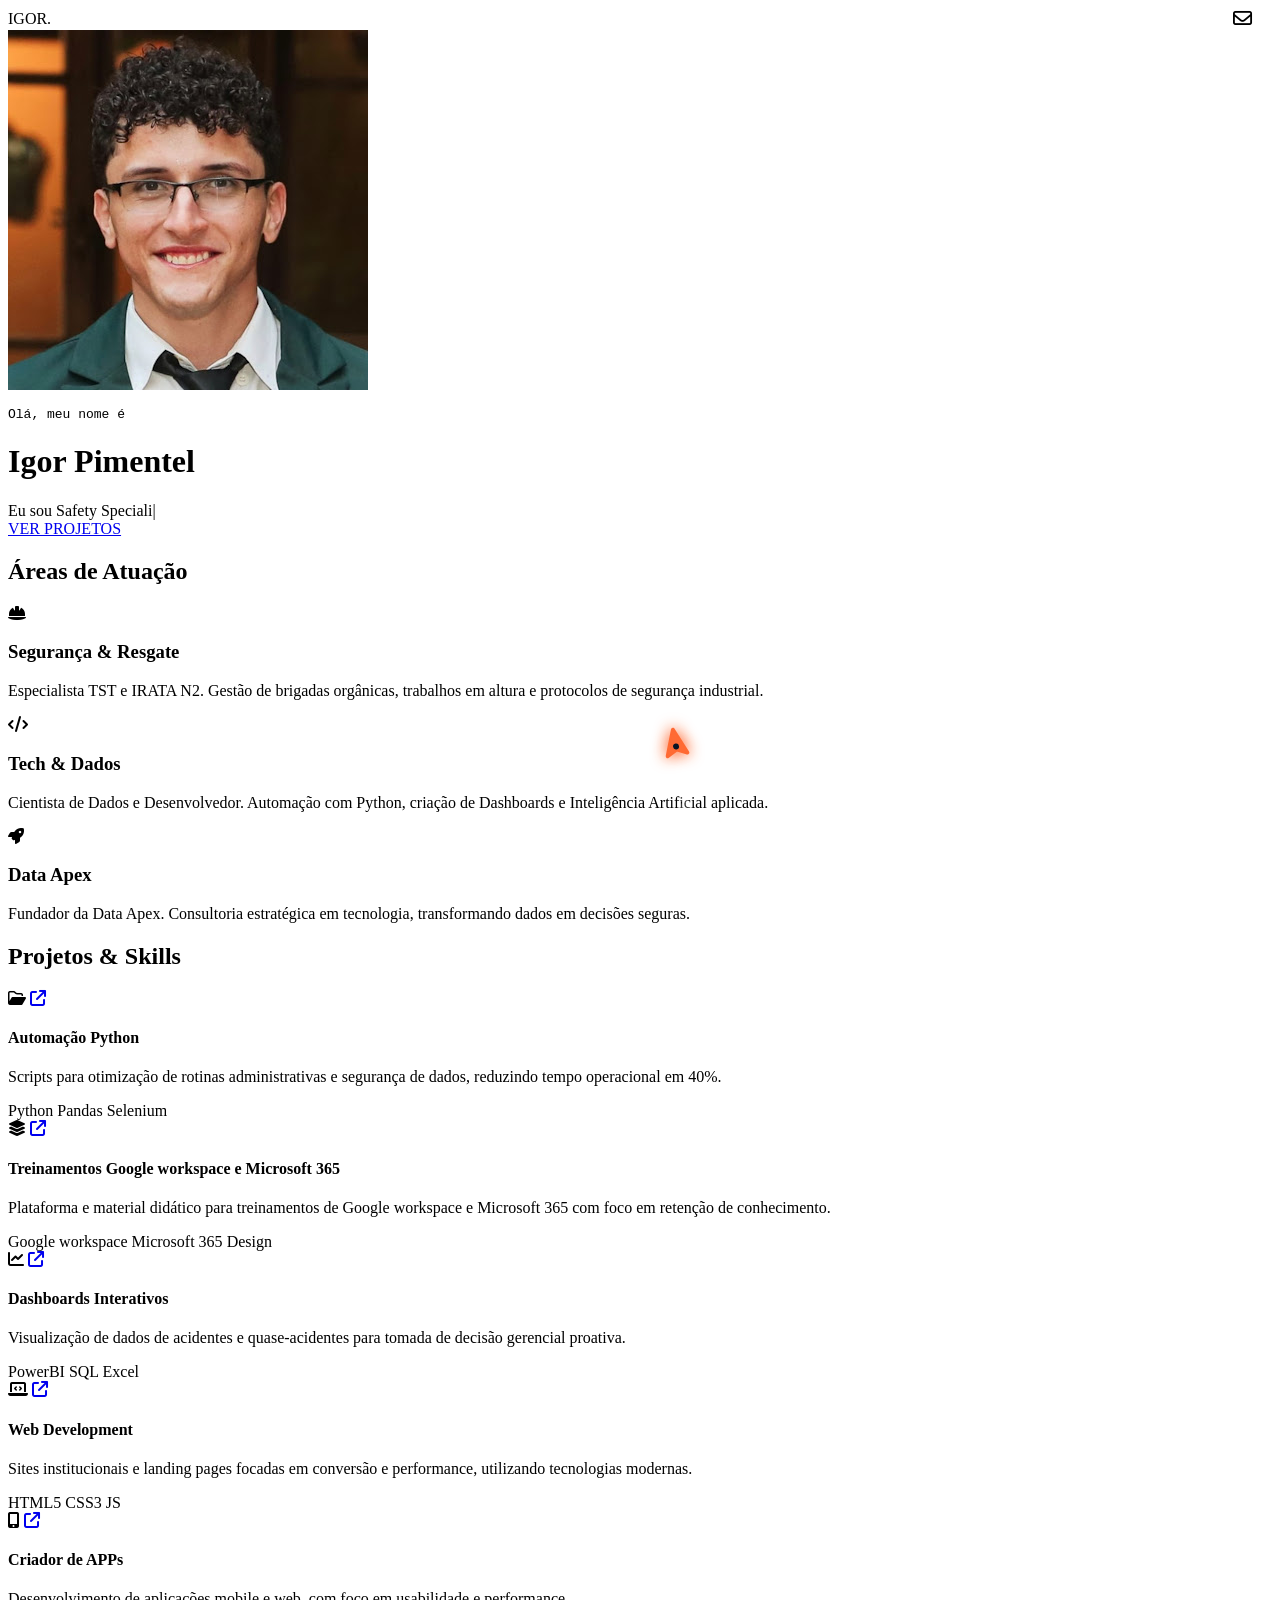
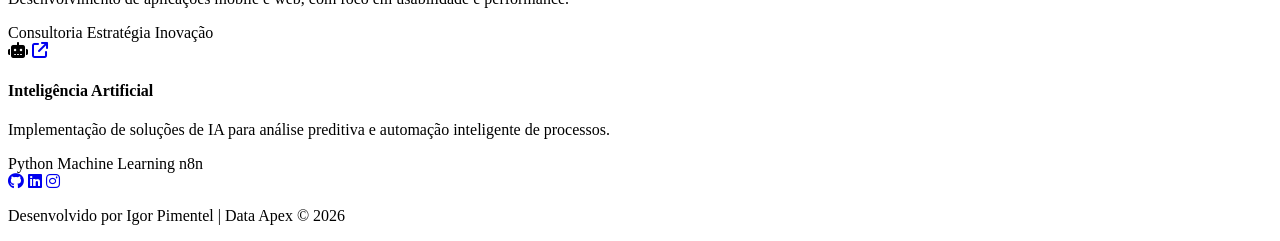
==== commit a3ef2372: "1" ====
--- a/index.html
+++ b/index.html
@@ -82,7 +82,8 @@
                 <div class="project-card reveal">
                     <div class="card-header">
                         <i class="fa-regular fa-folder-open folder-icon"></i>
-                        <a href="#" class="external-link"><i class="fa-solid fa-arrow-up-right-from-square"></i></a>
+                        <a href="automacao_python/index.html" class="external-link"><i
+                                class="fa-solid fa-arrow-up-right-from-square"></i></a>
                     </div>
                     <h4>Automação Python</h4>
                     <p>Scripts para otimização de rotinas administrativas e segurança de dados, reduzindo tempo
@@ -97,7 +98,8 @@
                 <div class="project-card reveal" style="transition-delay: 100ms;">
                     <div class="card-header">
                         <i class="fa-solid fa-layer-group folder-icon"></i>
-                        <a href="#" class="external-link"><i class="fa-solid fa-arrow-up-right-from-square"></i></a>
+                        <a href="treinamentos/index.html" class="external-link"><i
+                                class="fa-solid fa-arrow-up-right-from-square"></i></a>
                     </div>
                     <h4>Treinamentos Google workspace e Microsoft 365</h4>
                     <p>Plataforma e material didático para treinamentos de Google workspace e Microsoft 365 com foco em
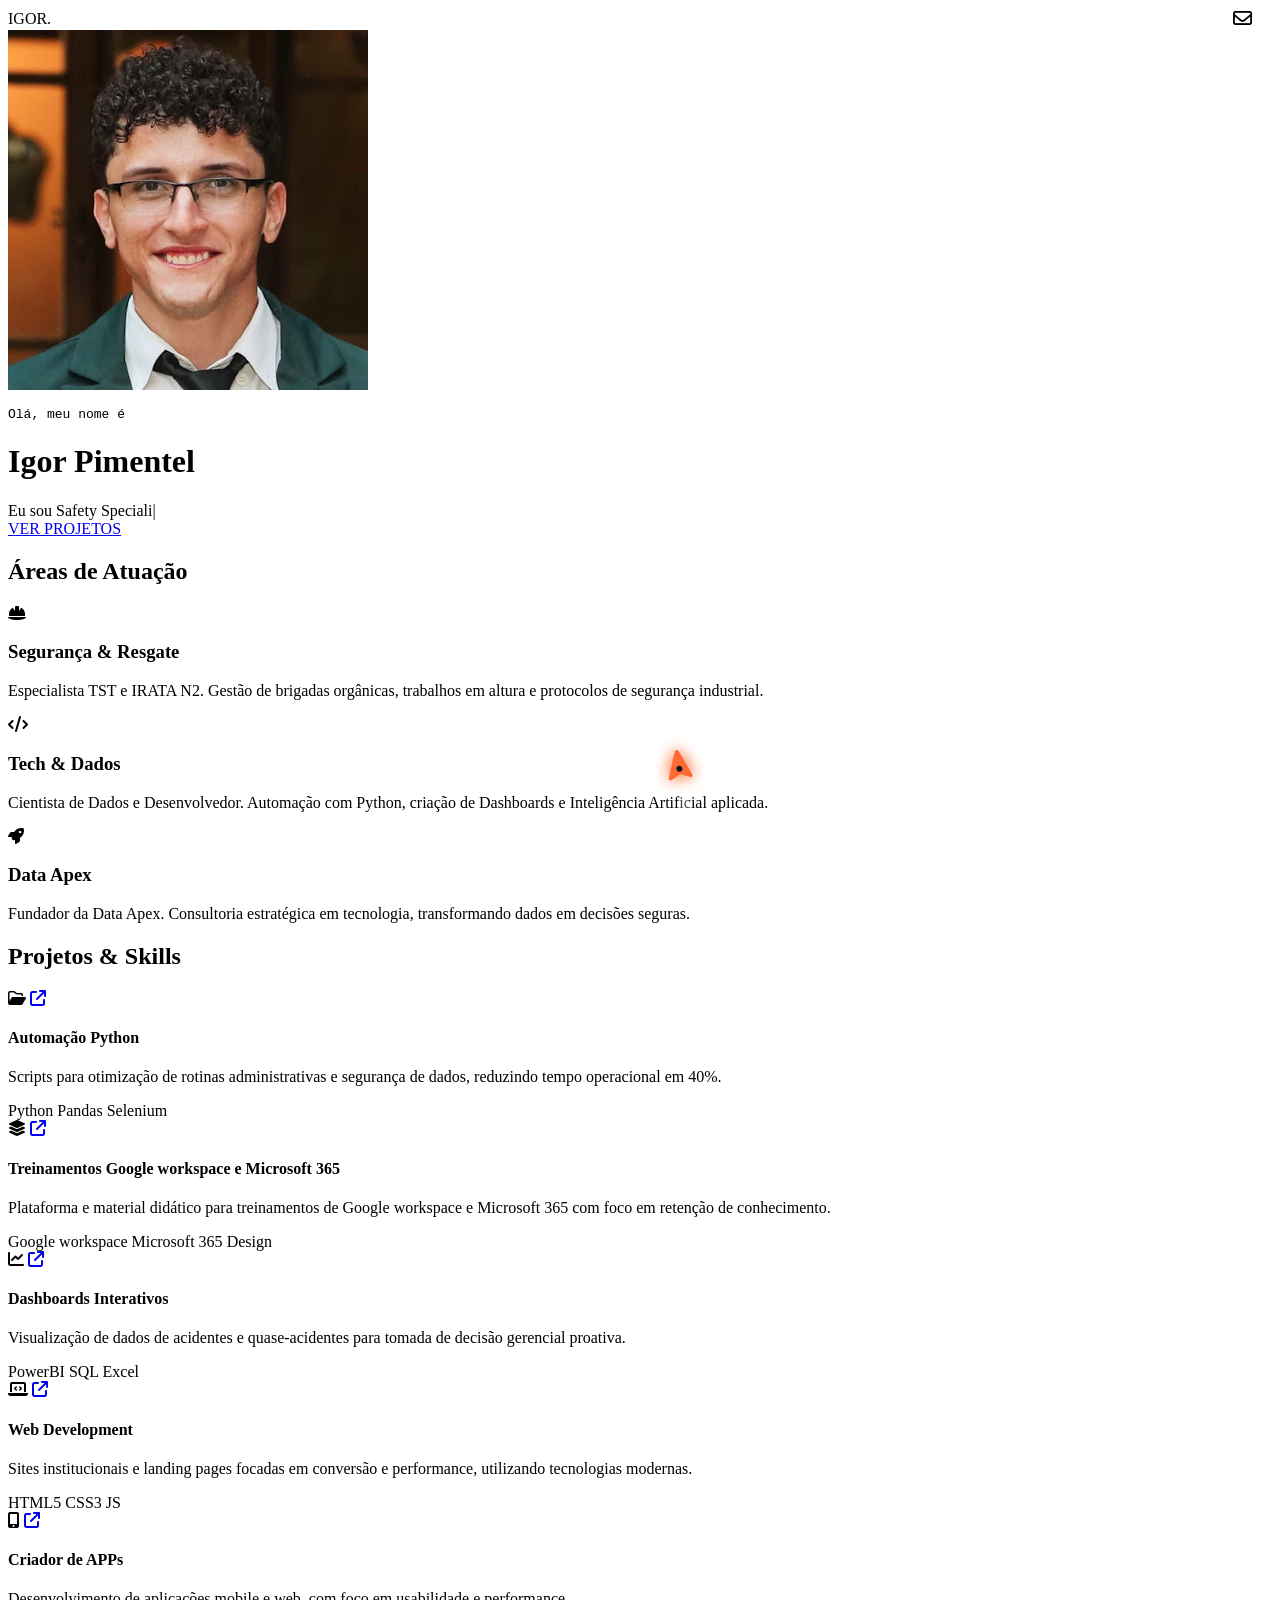
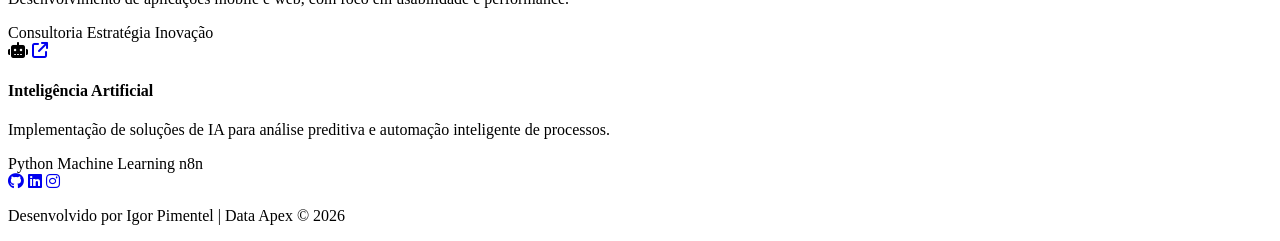
==== commit f6b6fd4a: "fixed bugs" ====
--- a/index.html
+++ b/index.html
@@ -98,7 +98,7 @@
                 <div class="project-card reveal" style="transition-delay: 100ms;">
                     <div class="card-header">
                         <i class="fa-solid fa-layer-group folder-icon"></i>
-                        <a href="treinamentos/index.html" class="external-link"><i
+                        <a href="treinamentos_workspace/index.html" class="external-link"><i
                                 class="fa-solid fa-arrow-up-right-from-square"></i></a>
                     </div>
                     <h4>Treinamentos Google workspace e Microsoft 365</h4>
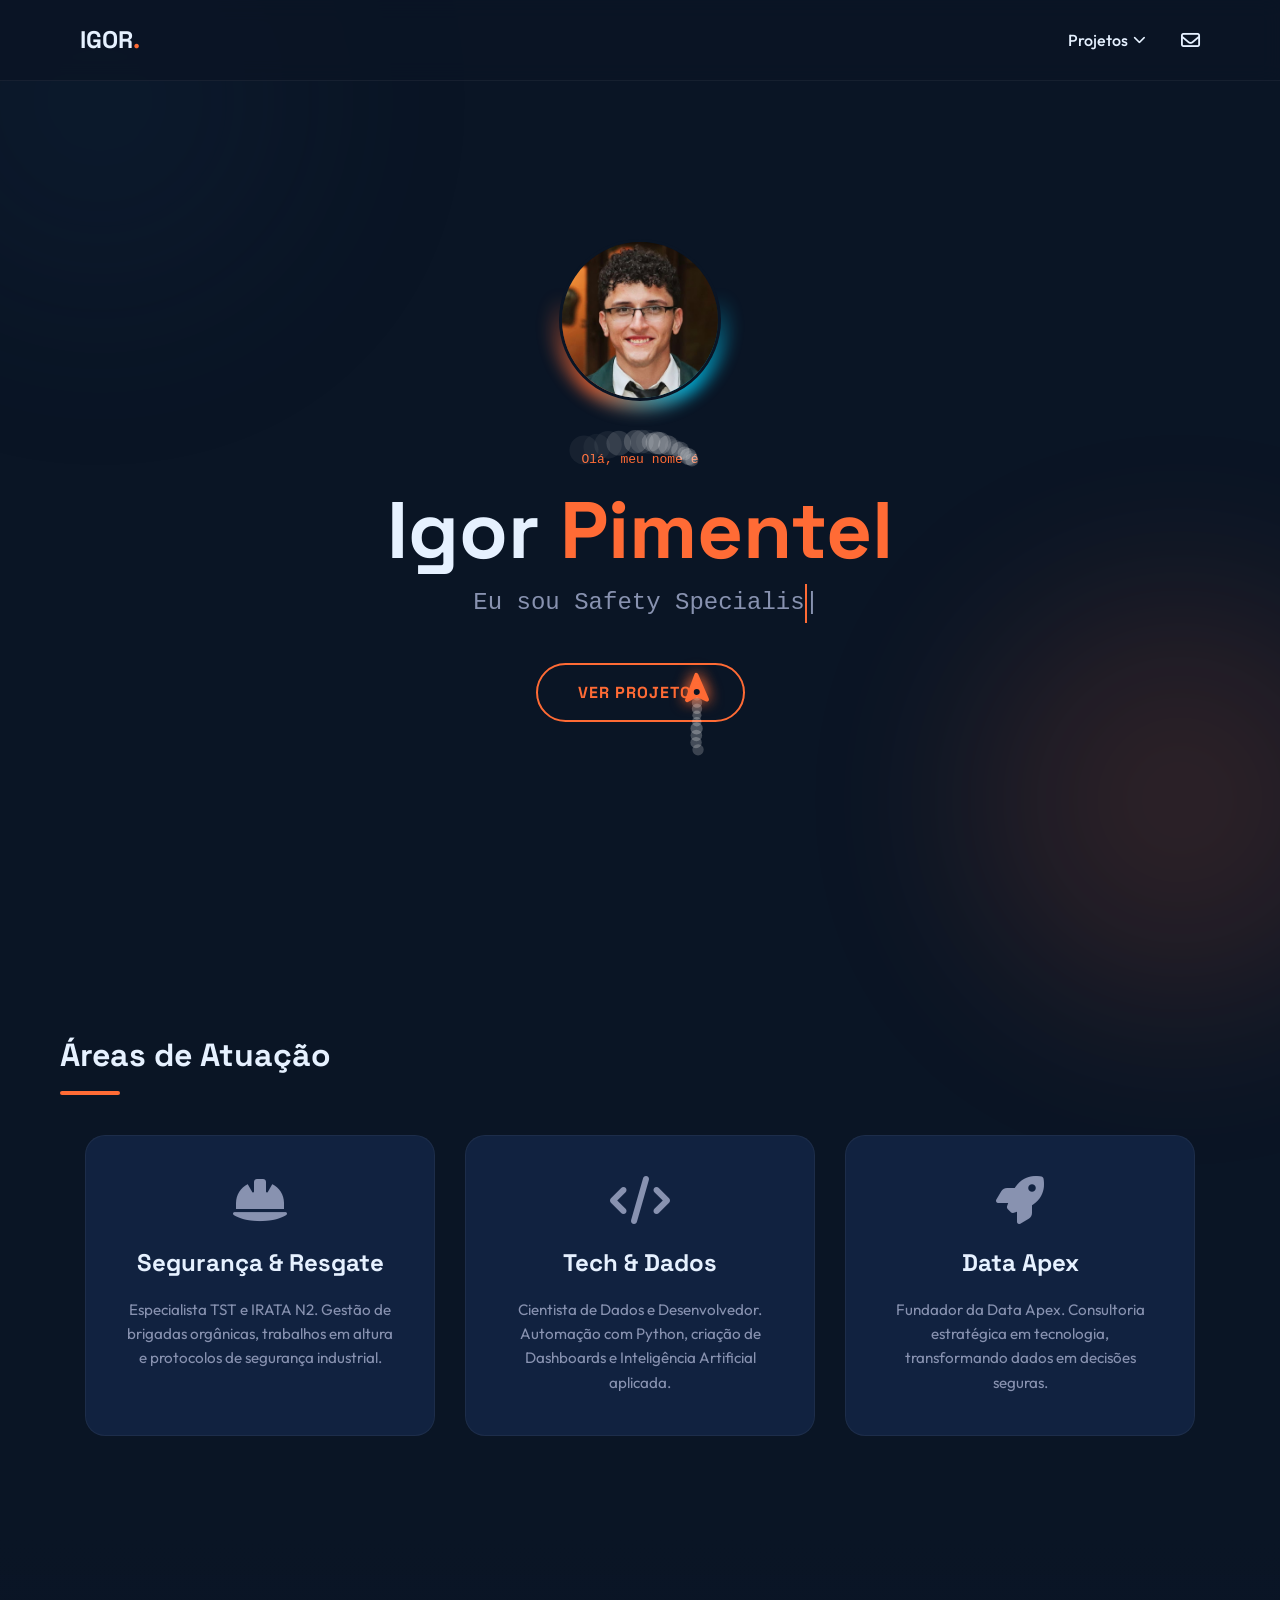
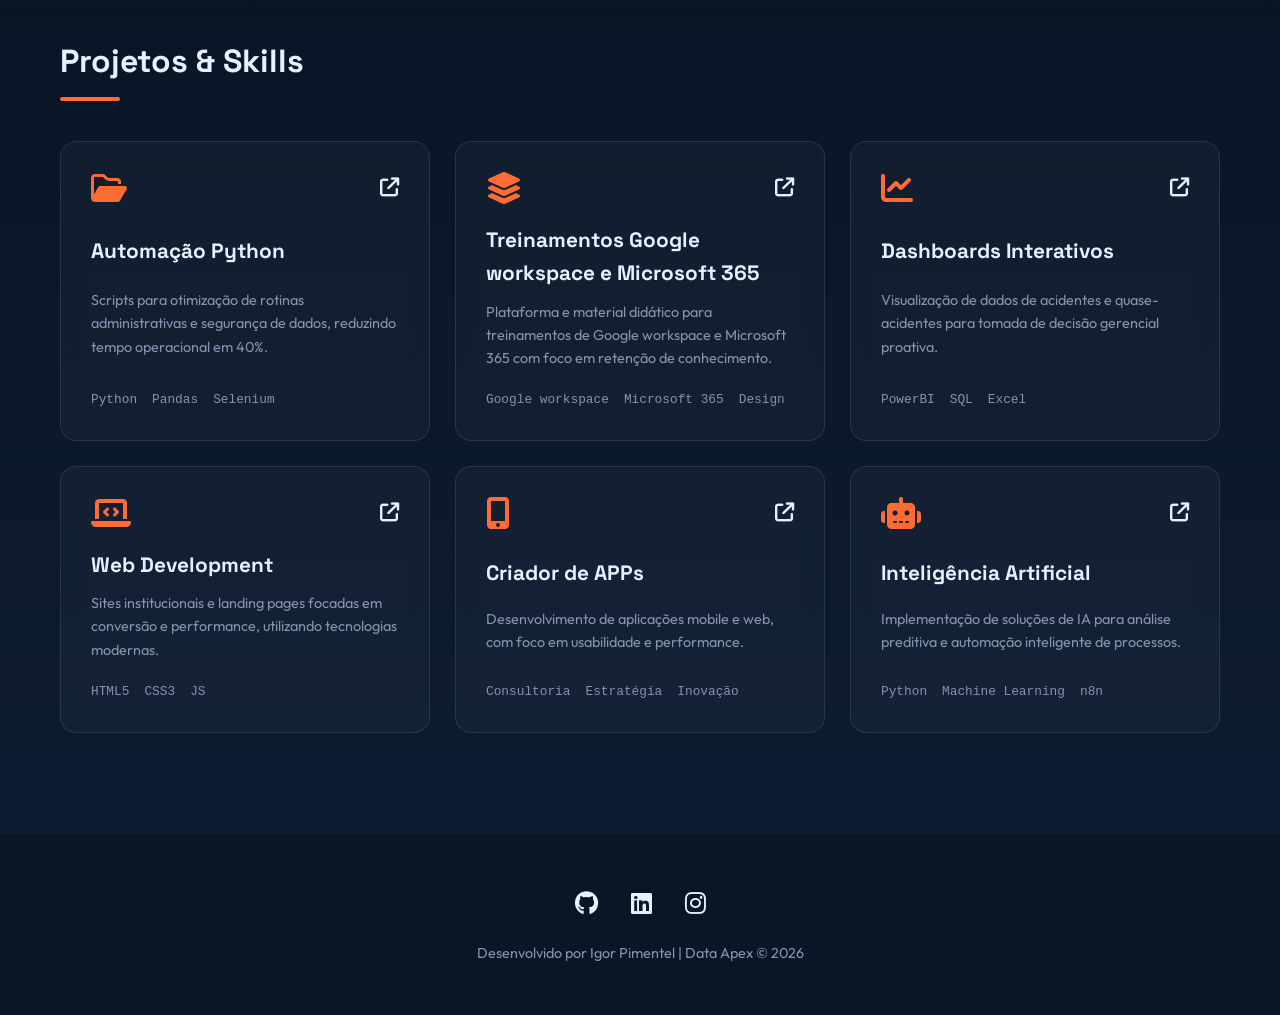
==== commit e51de5eb: "adicionado links a barra de navegação" ====
--- a/index.html
+++ b/index.html
@@ -20,11 +20,34 @@
 
     <nav>
         <div class="container" style="display: flex; justify-content: space-between; align-items: center; width: 100%;">
+
             <div class="logo">IGOR<span>.</span></div>
-            <div style="padding-right: 20px;">
+
+            <div style="display: flex; align-items: center; gap: 20px; padding-right: 20px;">
+
+                <div class="dropdown">
+                    <button class="dropbtn">
+                        Projetos <i class="fa-solid fa-chevron-down"
+                            style="font-size: 0.8em; margin-left: 5px; transition: transform 0.3s;"></i>
+                    </button>
+                    <div class="dropdown-content">
+                        <a href="automacao_python/index.html"><i class="fa-regular fa-folder-open"></i> Automação
+                            Python</a>
+                        <a href="treinamentos_workspace/index.html"><i class="fa-solid fa-layer-group"></i>
+                            Treinamentos</a>
+                        <a href="./dashboard_interativos/index.html"><i class="fa-solid fa-chart-line"></i>
+                            Dashboards</a>
+                        <a href="./projeto_web/"><i class="fa-solid fa-laptop-code"></i> Web Dev</a>
+                        <a href="./projeto_apps/"><i class="fa-solid fa-mobile-screen-button"></i> Criador de APPs</a>
+                        <a href="./projeto_ia/"><i class="fa-solid fa-robot"></i> Inteligência Artificial</a>
+                    </div>
+                </div>
+
                 <a href="mailto:dataapex25@gmail.com"
-                    style="color: var(--text-main); text-decoration: none; font-size: 1.2rem;"><i
-                        class="fa-regular fa-envelope"></i></a>
+                    style="color: var(--text-main); text-decoration: none; font-size: 1.2rem;">
+                    <i class="fa-regular fa-envelope"></i>
+                </a>
+
             </div>
         </div>
     </nav>
--- a/style.css
+++ b/style.css
@@ -0,0 +1,616 @@
+/* =========================================
+    VARIAVEIS E RESET (DESIGN SYSTEM)
+    ========================================= */
+:root {
+    --bg-dark: #0a1525;
+    /* Azul Marinho Profundo */
+    --bg-card: #112240;
+    /* Azul Intermediário */
+    --primary-blue: #1d3557;
+    --accent-orange: #ff6b35;
+    /* Laranja Vibrante */
+    --accent-glow: rgba(255, 107, 53, 0.4);
+    --text-main: #e6f1ff;
+    --text-secondary: #8892b0;
+    --font-display: 'Space Grotesk', sans-serif;
+    --font-body: 'Outfit', sans-serif;
+    --transition: all 0.3s cubic-bezier(0.645, 0.045, 0.355, 1);
+    --perfil-size: 180px;
+    /* Tamanho da imagem */
+    --glow-color: #ff6b35;
+    --secondary-glow: #00d2ff;
+    /* Tom azul para contraste moderno */
+}
+
+.profile-container {
+    display: flex;
+    justify-content: center;
+    align-items: center;
+    margin-bottom: 40px;
+    /* Espaço antes do texto */
+    position: relative;
+    width: var(--perfil-size);
+    height: var(--perfil-size);
+    margin-left: auto;
+    margin-right: auto;
+}
+
+/* A imagem redonda */
+.profile-img {
+    width: 90%;
+    /* Ligeiramente menor que o container para dar espaço à borda */
+    height: 90%;
+    border-radius: 50%;
+    object-fit: cover;
+    border: 3px solid var(--bg-dark);
+    z-index: 2;
+    /* Fica sobre a animação */
+    position: relative;
+}
+
+/* O anel de animação moderno */
+.profile-ring {
+    position: absolute;
+    top: 0;
+    left: 0;
+    width: 100%;
+    height: 100%;
+    border-radius: 50%;
+    z-index: 1;
+    /* Gradiente cônico para efeito de rotação modern */
+    background: conic-gradient(from 0deg,
+            transparent 20%,
+            var(--secondary-glow) 40%,
+            var(--glow-color) 60%,
+            transparent 80%);
+    animation: rotate-ring 4s linear infinite;
+    filter: blur(8px);
+    /* Efeito de brilho suave */
+    opacity: 0.8;
+}
+
+/* Animação de rotação */
+@keyframes rotate-ring {
+    0% {
+        transform: rotate(0deg);
+    }
+
+    100% {
+        transform: rotate(360deg);
+    }
+}
+
+* {
+    margin: 0;
+    padding: 0;
+    box-sizing: border-box;
+}
+
+html {
+    scroll-behavior: smooth;
+}
+
+body {
+    background-color: var(--bg-dark);
+    color: var(--text-main);
+    font-family: var(--font-body);
+    line-height: 1.6;
+    overflow-x: hidden;
+    position: relative;
+}
+
+/* Elementos de fundo decorativos (Parallax sutil) */
+body::before,
+body::after {
+    content: '';
+    position: fixed;
+    width: 400px;
+    height: 400px;
+    border-radius: 50%;
+    filter: blur(100px);
+    z-index: -1;
+    opacity: 0.15;
+    animation: floatBackground 20s infinite alternate;
+}
+
+body::before {
+    background: var(--primary-blue);
+    top: -100px;
+    left: -100px;
+}
+
+body::after {
+    background: var(--accent-orange);
+    bottom: -100px;
+    right: -100px;
+    animation-delay: -10s;
+}
+
+/* =========================================
+    UTILITÁRIOS E ANIMAÇÕES
+    ========================================= */
+.container {
+    max-width: 1200px;
+    margin: 0 auto;
+    padding: 0 20px;
+}
+
+/* Classe para Scroll Reveal (JavaScript ativa isso) */
+.reveal {
+    opacity: 0;
+    transform: translateY(50px);
+    transition: all 0.8s ease-out;
+}
+
+.reveal.active {
+    opacity: 1;
+    transform: translateY(0);
+}
+
+@keyframes floatBackground {
+    0% {
+        transform: translate(0, 0);
+    }
+
+    100% {
+        transform: translate(50px, 50px);
+    }
+}
+
+@keyframes pulse-orange {
+    0% {
+        box-shadow: 0 0 0 0 rgba(255, 107, 53, 0.7);
+    }
+
+    70% {
+        box-shadow: 0 0 0 15px rgba(255, 107, 53, 0);
+    }
+
+    100% {
+        box-shadow: 0 0 0 0 rgba(255, 107, 53, 0);
+    }
+}
+
+/* =========================================
+    NAVBAR
+    ========================================= */
+nav {
+    display: flex;
+    justify-content: space-between;
+    align-items: center;
+    padding: 20px 0;
+    position: fixed;
+    width: 100%;
+    top: 0;
+    z-index: 100;
+    backdrop-filter: blur(10px);
+    background: rgba(10, 21, 37, 0.8);
+    border-bottom: 1px solid rgba(255, 255, 255, 0.05);
+}
+
+.logo {
+    font-family: var(--font-display);
+    font-weight: 700;
+    font-size: 1.5rem;
+    color: var(--text-main);
+    padding-left: 20px;
+}
+
+.logo span {
+    color: var(--accent-orange);
+}
+
+/* =========================================
+    HERO SECTION
+    ========================================= */
+.hero {
+    height: 100vh;
+    display: flex;
+    align-items: center;
+    justify-content: center;
+    text-align: center;
+    position: relative;
+    margin-top: 30px;
+}
+
+.hero-content h1 {
+    font-family: var(--font-display);
+    font-size: clamp(2.5rem, 8vw, 5rem);
+    font-weight: 700;
+    margin-bottom: 10px;
+    line-height: 1.1;
+}
+
+.hero-content h1 .highlight {
+    color: var(--accent-orange);
+    display: inline-block;
+    transition: var(--transition);
+}
+
+.hero-content h1:hover .highlight {
+    text-shadow: 0 0 20px var(--accent-glow);
+    transform: scale(1.02);
+}
+
+.typewriter {
+    font-size: clamp(1rem, 4vw, 1.5rem);
+    color: var(--text-secondary);
+    margin-bottom: 40px;
+    font-family: monospace;
+    min-height: 1.6em;
+    /* Evita pulo de layout */
+}
+
+.cursor {
+    display: inline-block;
+    width: 2px;
+    background-color: var(--accent-orange);
+    animation: blink 1s infinite;
+}
+
+@keyframes blink {
+    50% {
+        opacity: 0;
+    }
+}
+
+.cta-btn {
+    display: inline-block;
+    padding: 15px 40px;
+    background: transparent;
+    color: var(--accent-orange);
+    border: 2px solid var(--accent-orange);
+    border-radius: 50px;
+    font-weight: 700;
+    text-decoration: none;
+    transition: var(--transition);
+    font-family: var(--font-display);
+    letter-spacing: 1px;
+    position: relative;
+    overflow: hidden;
+    z-index: 1;
+}
+
+.cta-btn::before {
+    content: '';
+    position: absolute;
+    top: 0;
+    left: 0;
+    bottom: 0;
+    right: 0;
+    background: var(--accent-orange);
+    z-index: -1;
+    transform: scaleX(0);
+    transform-origin: left;
+    transition: transform 0.3s ease-out;
+}
+
+.cta-btn:hover {
+    color: #fff;
+    box-shadow: 0 0 20px var(--accent-glow);
+}
+
+.cta-btn:hover::before {
+    transform: scaleX(1);
+}
+
+/* =========================================
+    SEÇÃO MEUS MUNDOS (Cards Horizontais)
+    ========================================= */
+.section-title {
+    font-family: var(--font-display);
+    font-size: 2rem;
+    margin-bottom: 40px;
+    position: relative;
+    display: inline-block;
+}
+
+.section-title::after {
+    content: '';
+    display: block;
+    width: 60px;
+    height: 4px;
+    background: var(--accent-orange);
+    margin-top: 10px;
+    border-radius: 2px;
+}
+
+.worlds-section {
+    padding: 100px 20px;
+}
+
+.worlds-grid {
+    display: flex;
+    justify-content: center;
+    gap: 30px;
+    flex-wrap: wrap;
+}
+
+.world-card {
+    background: var(--bg-card);
+    padding: 40px;
+    border-radius: 20px;
+    flex: 1;
+    min-width: 280px;
+    max-width: 350px;
+    text-align: center;
+    border: 1px solid rgba(255, 255, 255, 0.05);
+    transition: var(--transition);
+    position: relative;
+    overflow: hidden;
+}
+
+.world-card:hover {
+    transform: translateY(-15px);
+    border-color: var(--accent-orange);
+    box-shadow: 0 20px 40px rgba(0, 0, 0, 0.4);
+}
+
+.world-icon {
+    font-size: 3rem;
+    color: var(--text-secondary);
+    margin-bottom: 20px;
+    transition: var(--transition);
+}
+
+.world-card:hover .world-icon {
+    color: var(--accent-orange);
+    transform: scale(1.2) rotate(5deg);
+}
+
+.world-card h3 {
+    font-family: var(--font-display);
+    font-size: 1.5rem;
+    margin-bottom: 15px;
+    color: var(--text-main);
+}
+
+.world-card p {
+    color: var(--text-secondary);
+    font-size: 0.95rem;
+}
+
+/* =========================================
+    PROJETOS & SKILLS (Glassmorphism Grid)
+    ========================================= */
+.projects-section {
+    padding: 100px 0;
+    background: linear-gradient(180deg, var(--bg-dark) 0%, rgba(17, 34, 64, 0.5) 100%);
+}
+
+.projects-grid {
+    display: grid;
+    grid-template-columns: repeat(auto-fit, minmax(280px, 1fr));
+    gap: 25px;
+}
+
+.project-card {
+    /* Glassmorphism Effect */
+    background: rgba(255, 255, 255, 0.03);
+    backdrop-filter: blur(10px);
+    -webkit-backdrop-filter: blur(10px);
+    border: 1px solid rgba(255, 255, 255, 0.1);
+    border-radius: 16px;
+    padding: 30px;
+    transition: var(--transition);
+    display: flex;
+    flex-direction: column;
+    justify-content: space-between;
+}
+
+.project-card:hover {
+    background: rgba(255, 255, 255, 0.07);
+    border-color: var(--accent-orange);
+    transform: translateY(-5px);
+}
+
+.card-header {
+    display: flex;
+    justify-content: space-between;
+    align-items: flex-start;
+    margin-bottom: 20px;
+}
+
+.folder-icon {
+    color: var(--accent-orange);
+    font-size: 2rem;
+}
+
+.external-link {
+    color: var(--text-main);
+    font-size: 1.2rem;
+    transition: var(--transition);
+}
+
+.external-link:hover {
+    color: var(--accent-orange);
+}
+
+.project-card h4 {
+    font-family: var(--font-display);
+    font-size: 1.3rem;
+    margin-bottom: 10px;
+    color: var(--text-main);
+}
+
+.project-card p {
+    font-size: 0.9rem;
+    color: var(--text-secondary);
+    margin-bottom: 20px;
+}
+
+.tech-stack {
+    display: flex;
+    gap: 15px;
+    font-size: 0.8rem;
+    color: var(--text-secondary);
+    font-family: monospace;
+}
+
+/* =========================================
+    FOOTER
+    ========================================= */
+footer {
+    text-align: center;
+    padding: 50px 0;
+    border-top: 1px solid rgba(255, 255, 255, 0.05);
+    font-size: 0.9rem;
+    color: var(--text-secondary);
+}
+
+.social-links {
+    margin-bottom: 20px;
+}
+
+.social-links a {
+    color: var(--text-main);
+    font-size: 1.5rem;
+    margin: 0 15px;
+    transition: var(--transition);
+}
+
+.social-links a:hover {
+    color: var(--accent-orange);
+    transform: translateY(-3px);
+    display: inline-block;
+}
+
+/* Responsividade */
+@media (max-width: 768px) {
+    .hero-content h1 {
+        font-size: 3rem;
+    }
+
+    .section-title {
+        font-size: 1.8rem;
+    }
+
+    .worlds-grid {
+        flex-direction: column;
+    }
+
+    .world-card {
+        max-width: 100%;
+    }
+}
+
+/* =========================================
+   Estilos do Dropdown de Navegação
+   ========================================= */
+
+.dropdown {
+    position: relative;
+    display: inline-block;
+}
+
+.dropbtn {
+    background-color: transparent;
+    color: var(--text-main, #ffffff);
+    font-family: inherit;
+    font-size: 1rem;
+    font-weight: 500;
+    border: none;
+    cursor: pointer;
+    padding: 10px 15px;
+    border-radius: 8px;
+    display: flex;
+    align-items: center;
+    transition: background-color 0.3s ease;
+}
+
+/* Efeito sutil ao passar o mouse no botão principal */
+.dropbtn:hover {
+    background-color: rgba(255, 255, 255, 0.05);
+}
+
+/* Gira a setinha ao fazer o hover no menu */
+.dropdown:hover .dropbtn i.fa-chevron-down {
+    transform: rotate(180deg);
+}
+
+/* Caixa do menu suspenso */
+.dropdown-content {
+    visibility: hidden;
+    opacity: 0;
+    position: absolute;
+    top: 100%;
+    left: 50%;
+    transform: translateX(-50%) translateY(15px);
+    /* Começa um pouco para baixo para o efeito de entrada */
+    background-color: #1a1a1a;
+    /* Altere para a cor de fundo do seu site/card */
+    min-width: 250px;
+    box-shadow: 0px 10px 30px rgba(0, 0, 0, 0.5);
+    border-radius: 12px;
+    padding: 10px 0;
+    z-index: 1000;
+    border: 1px solid rgba(255, 255, 255, 0.1);
+    right: 0;
+    transform: translateY(15px);
+
+    /* Animação suave */
+    transition: all 0.3s cubic-bezier(0.25, 0.46, 0.45, 0.94);
+}
+
+/* Faz o menu aparecer ao passar o mouse na div pai */
+.dropdown:hover .dropdown-content {
+    visibility: visible;
+    opacity: 1;
+    transform: translateY(5px);
+}
+
+/* Estilo dos links dentro do menu */
+.dropdown-content a {
+    color: var(--text-main, #cccccc);
+    padding: 12px 20px;
+    text-decoration: none;
+    display: flex;
+    align-items: center;
+    gap: 12px;
+    font-size: 0.95rem;
+    transition: all 0.2s ease;
+}
+
+.dropdown-content a i {
+    color: #888888;
+    width: 20px;
+    text-align: center;
+    transition: color 0.2s ease;
+}
+
+/* Efeito ao passar o mouse nos itens do menu */
+.dropdown-content a:hover {
+    background-color: rgba(255, 255, 255, 0.08);
+    color: #ffffff;
+    padding-left: 25px;
+    /* Leve deslocamento para a direita no hover */
+}
+
+.dropdown-content a:hover i {
+    color: #ffffff;
+    /* O ícone acende acompanhando o texto */
+}
+
+/* =========================================
+   Ajuste do Dropdown para Celulares
+   ========================================= */
+@media (max-width: 768px) {
+    .dropdown-content {
+        /* Muda a posição para fixa na tela, ignorando o botão */
+        position: fixed;
+        top: 70px;
+        /* Ajuste este valor de acordo com a altura do seu <nav> */
+        left: 5%;
+        right: auto;
+        width: 90%;
+        /* Faz o menu ocupar quase toda a largura da tela */
+        min-width: auto;
+        transform: translateY(15px);
+    }
+
+    /* Garante que a animação funcione corretamente no celular ao tocar */
+    .dropdown:hover .dropdown-content,
+    .dropdown:focus-within .dropdown-content {
+        transform: translateY(0);
+    }
+}
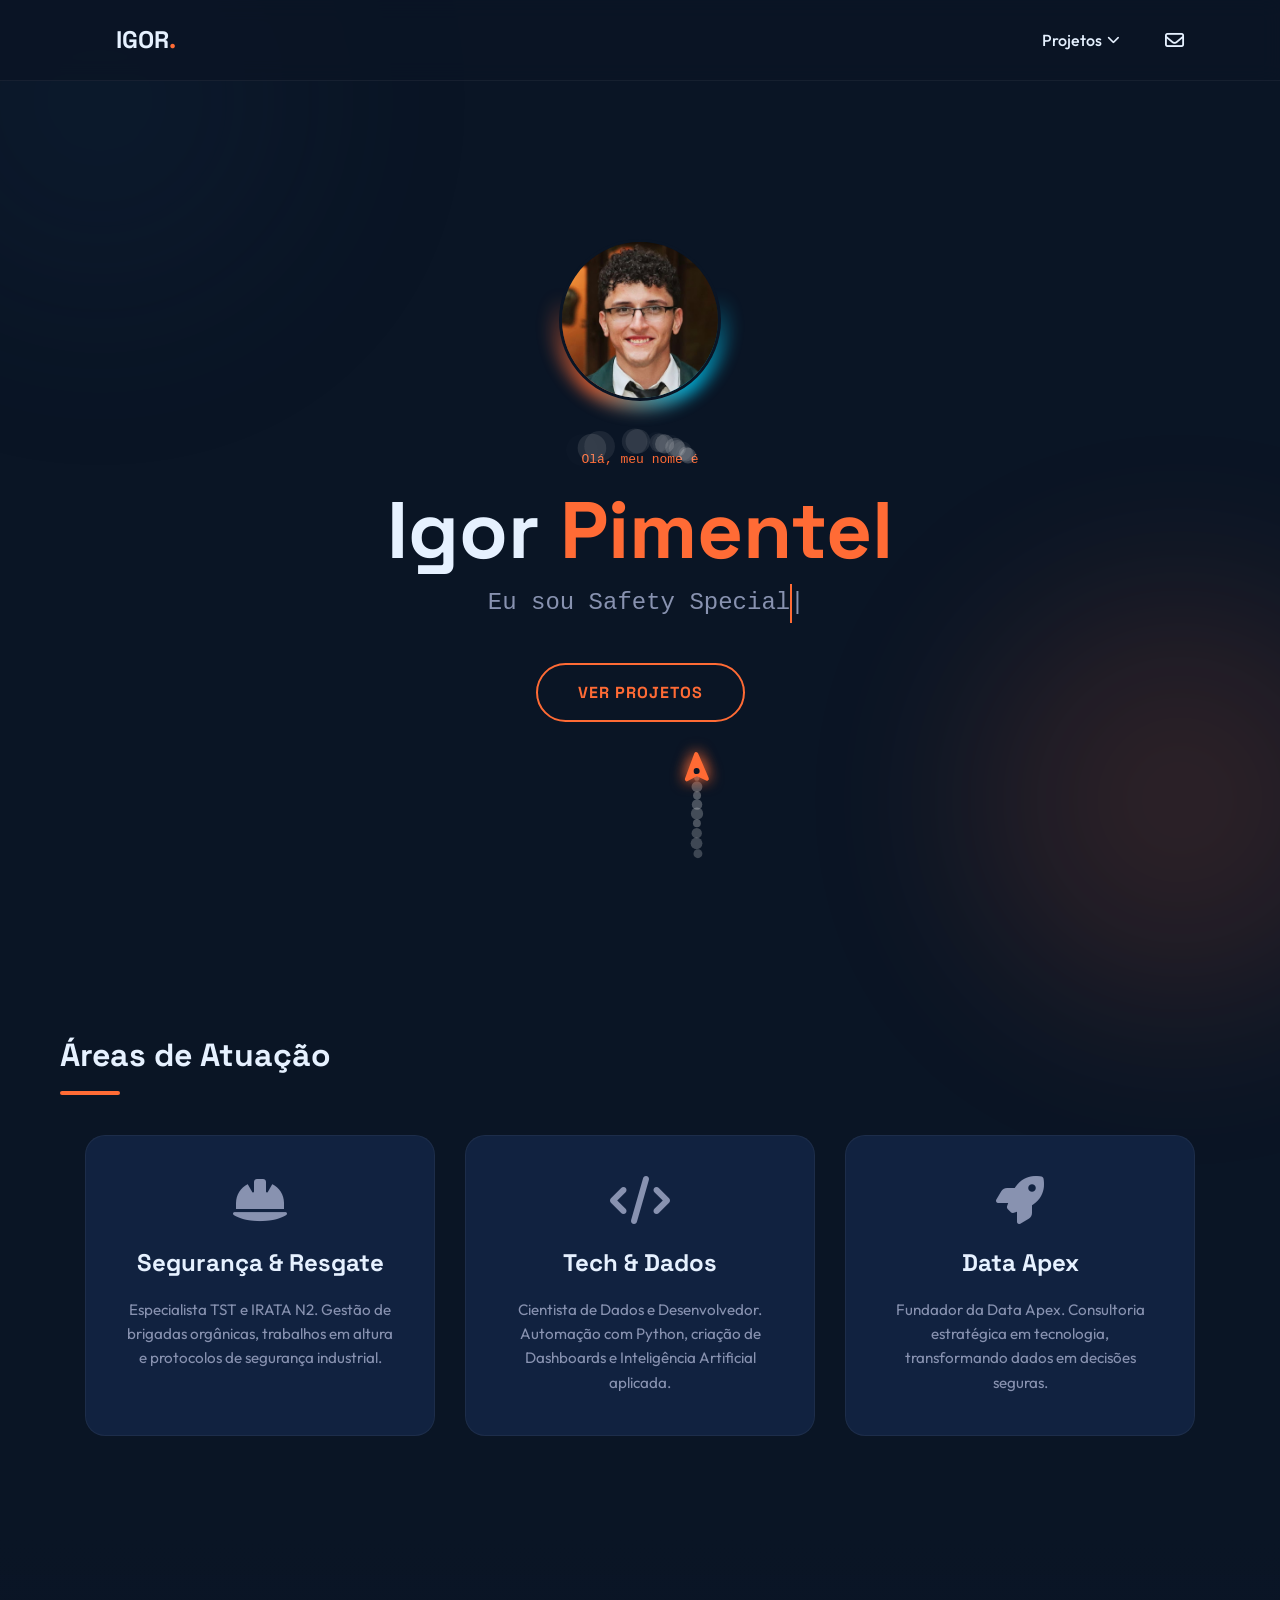
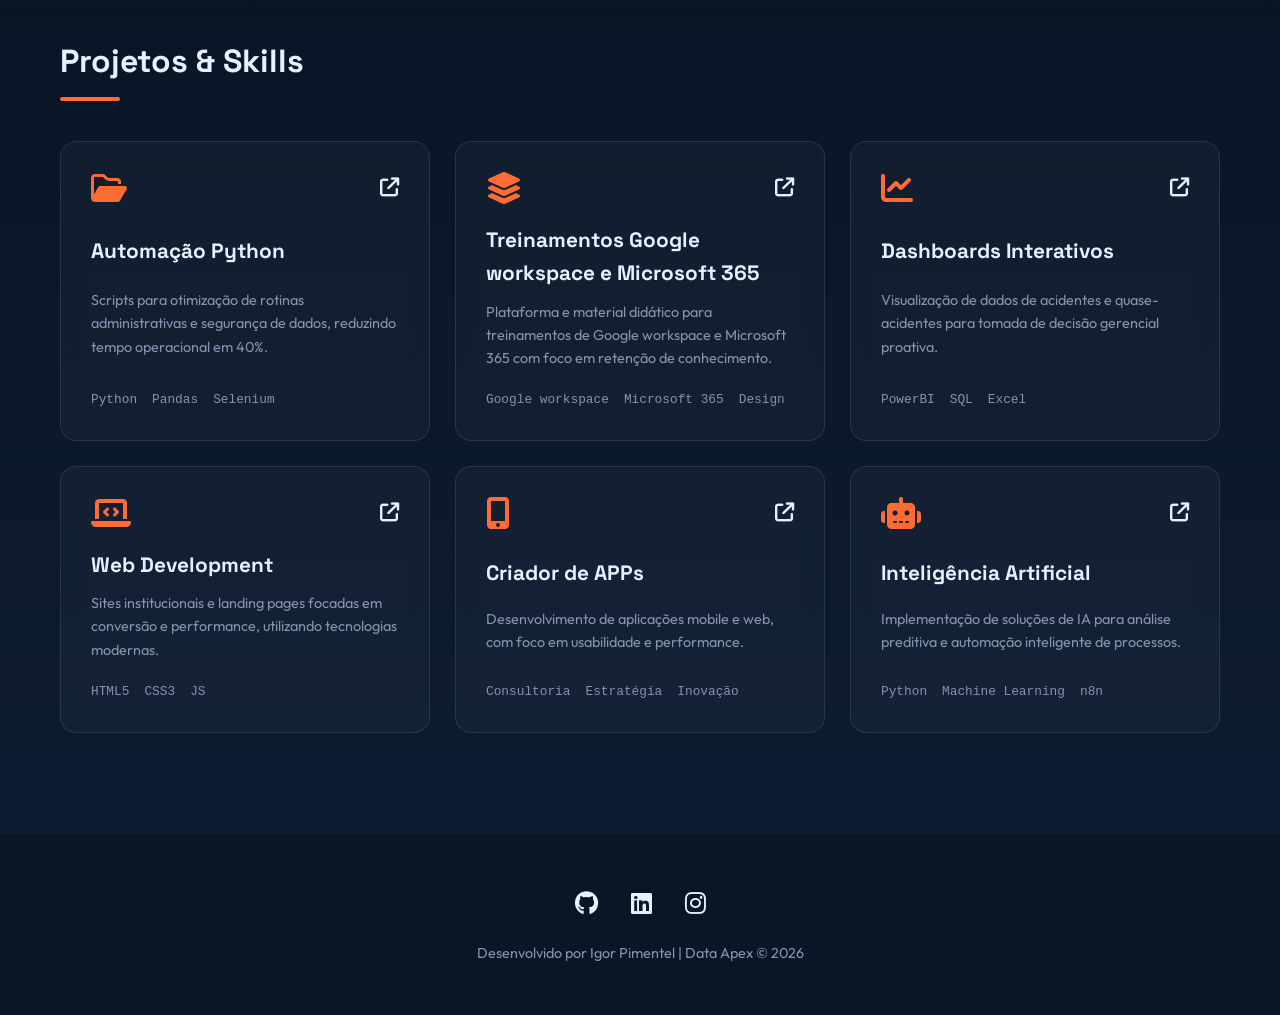
==== commit a0ba553c: "fixed bugs" ====
--- a/index.html
+++ b/index.html
@@ -19,11 +19,11 @@
 <body>
 
     <nav>
-        <div class="container" style="display: flex; justify-content: space-between; align-items: center; width: 100%;">
+        <div class="nav-container">
 
             <div class="logo">IGOR<span>.</span></div>
 
-            <div style="display: flex; align-items: center; gap: 20px; padding-right: 20px;">
+            <div style="display: flex; align-items: center; gap: 30px;">
 
                 <div class="dropdown">
                     <button class="dropbtn">
@@ -35,11 +35,11 @@
                             Python</a>
                         <a href="treinamentos_workspace/index.html"><i class="fa-solid fa-layer-group"></i>
                             Treinamentos</a>
-                        <a href="./dashboard_interativos/index.html"><i class="fa-solid fa-chart-line"></i>
-                            Dashboards</a>
-                        <a href="./projeto_web/"><i class="fa-solid fa-laptop-code"></i> Web Dev</a>
-                        <a href="./projeto_apps/"><i class="fa-solid fa-mobile-screen-button"></i> Criador de APPs</a>
-                        <a href="./projeto_ia/"><i class="fa-solid fa-robot"></i> Inteligência Artificial</a>
+                        <a href="dashboard_interativos/index.html"><i class="fa-solid fa-chart-line"></i> Dashboards</a>
+                        <a href="projeto_web/index.html"><i class="fa-solid fa-laptop-code"></i> Web Dev</a>
+                        <a href="projeto_apps/index.html"><i class="fa-solid fa-mobile-screen-button"></i> Criador de
+                            APPs</a>
+                        <a href="projeto_ia/index.html"><i class="fa-solid fa-robot"></i> Inteligência Artificial</a>
                     </div>
                 </div>
 
--- a/style.css
+++ b/style.css
@@ -172,12 +172,10 @@
 }
 
 /* =========================================
-    NAVBAR
-    ========================================= */
+   NAVBAR
+   ========================================= */
 nav {
-    display: flex;
-    justify-content: space-between;
-    align-items: center;
+    /* REMOVA o display: flex, justify-content e align-items daqui */
     padding: 20px 0;
     position: fixed;
     width: 100%;
@@ -187,6 +185,17 @@
     background: rgba(10, 21, 37, 0.8);
     border-bottom: 1px solid rgba(255, 255, 255, 0.05);
 }
+
+/* ADICIONE esta classe para controlar a largura e o alinhamento */
+.nav-container {
+    display: flex;
+    justify-content: space-between;
+    align-items: center;
+    width: 85%;
+    max-width: 1100px;
+    margin: 0 auto;
+}
+
 
 .logo {
     font-family: var(--font-display);
